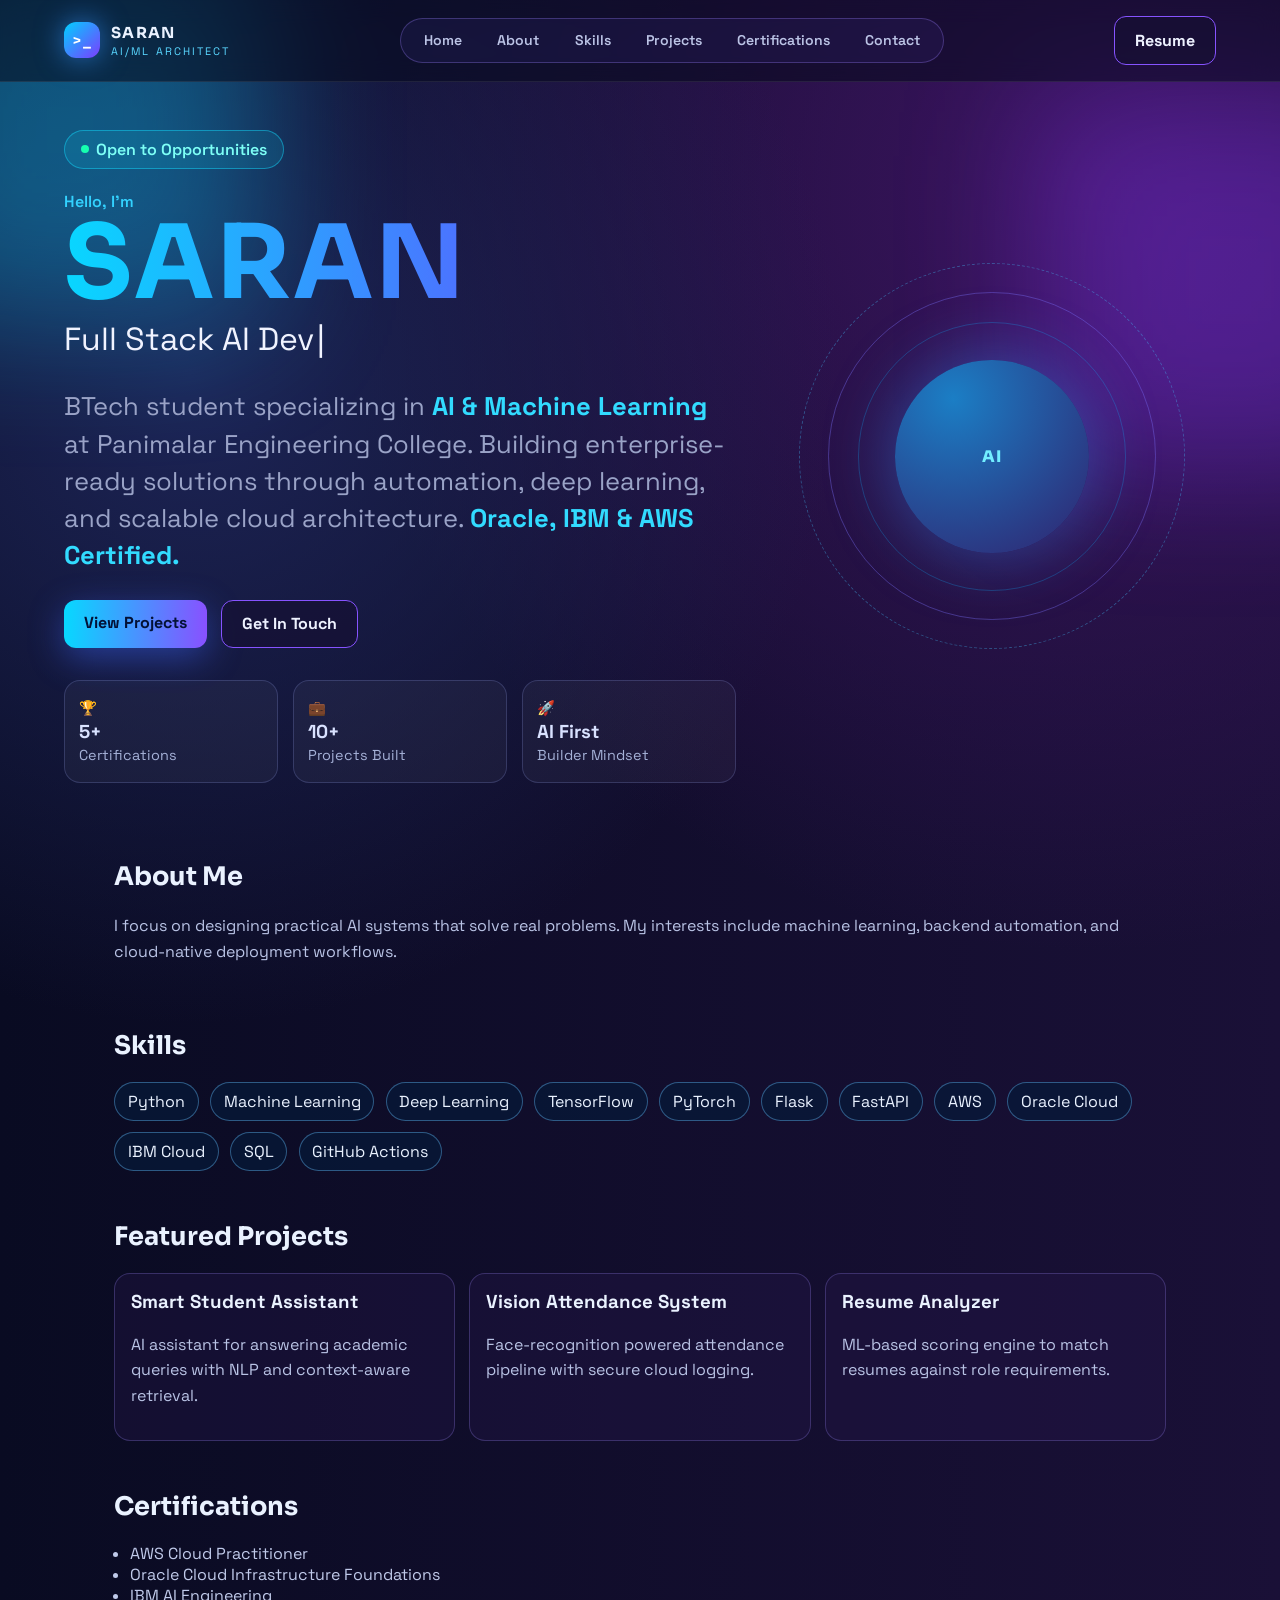
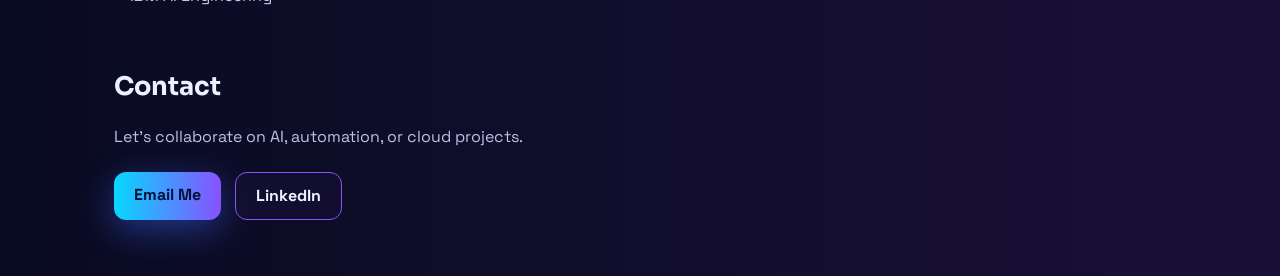
==== index.html @ 121511ce "Create AI ML portfolio page" ====
<!DOCTYPE html>
<html lang="en">
<head>
  <meta charset="UTF-8">
  <meta name="viewport" content="width=device-width, initial-scale=1.0">
  <title>Saran | AI & ML Portfolio</title>
  <link rel="preconnect" href="https://fonts.googleapis.com">
  <link rel="preconnect" href="https://fonts.gstatic.com" crossorigin>
  <link href="https://fonts.googleapis.com/css2?family=Space+Grotesk:wght@400;500;600;700&family=Sora:wght@500;600;700;800&display=swap" rel="stylesheet">
  <link rel="stylesheet" href="styles.css">
</head>
<body>
  <div class="bg-glow bg-glow-left"></div>
  <div class="bg-glow bg-glow-right"></div>

  <header class="site-header">
    <div class="brand">
      <span class="brand-icon">&gt;_</span>
      <div>
        <p class="brand-name">SARAN</p>
        <p class="brand-role">AI/ML ARCHITECT</p>
      </div>
    </div>

    <button class="menu-toggle" id="menuToggle" aria-label="Toggle navigation">Menu</button>

    <nav class="nav-links" id="navLinks">
      <a href="#home">Home</a>
      <a href="#about">About</a>
      <a href="#skills">Skills</a>
      <a href="#projects">Projects</a>
      <a href="#certifications">Certifications</a>
      <a href="#contact">Contact</a>
    </nav>

    <a class="btn-outline resume-btn" href="#">Resume</a>
  </header>

  <main id="home" class="hero">
    <section class="hero-left">
      <p class="status-pill">Open to Opportunities</p>
      <p class="intro-line">Hello, I'm</p>
      <h1>SARAN</h1>
      <p class="typing-text"><span id="typingText">AI & ML Engineer</span></p>

      <p class="hero-copy">
        BTech student specializing in <strong>AI & Machine Learning</strong> at Panimalar Engineering College.
        Building enterprise-ready solutions through automation, deep learning, and scalable cloud architecture.
        <strong>Oracle, IBM & AWS Certified.</strong>
      </p>

      <div class="hero-actions">
        <a class="btn-primary" href="#projects">View Projects</a>
        <a class="btn-outline" href="#contact">Get In Touch</a>
      </div>

      <div class="quick-cards">
        <article>
          <p class="emoji">🏆</p>
          <h3>5+</h3>
          <p>Certifications</p>
        </article>
        <article>
          <p class="emoji">💼</p>
          <h3>10+</h3>
          <p>Projects Built</p>
        </article>
        <article>
          <p class="emoji">🚀</p>
          <h3>AI First</h3>
          <p>Builder Mindset</p>
        </article>
      </div>
    </section>

    <aside class="hero-right">
      <div class="orbit-core">
        <div class="orbit orbit-1"></div>
        <div class="orbit orbit-2"></div>
        <div class="orbit orbit-3"></div>
        <div class="core">AI</div>
      </div>
    </aside>
  </main>

  <section id="about" class="content-section">
    <h2>About Me</h2>
    <p>
      I focus on designing practical AI systems that solve real problems. My interests include machine learning,
      backend automation, and cloud-native deployment workflows.
    </p>
  </section>

  <section id="skills" class="content-section">
    <h2>Skills</h2>
    <div class="chip-grid">
      <span>Python</span>
      <span>Machine Learning</span>
      <span>Deep Learning</span>
      <span>TensorFlow</span>
      <span>PyTorch</span>
      <span>Flask</span>
      <span>FastAPI</span>
      <span>AWS</span>
      <span>Oracle Cloud</span>
      <span>IBM Cloud</span>
      <span>SQL</span>
      <span>GitHub Actions</span>
    </div>
  </section>

  <section id="projects" class="content-section">
    <h2>Featured Projects</h2>
    <div class="project-grid">
      <article>
        <h3>Smart Student Assistant</h3>
        <p>AI assistant for answering academic queries with NLP and context-aware retrieval.</p>
      </article>
      <article>
        <h3>Vision Attendance System</h3>
        <p>Face-recognition powered attendance pipeline with secure cloud logging.</p>
      </article>
      <article>
        <h3>Resume Analyzer</h3>
        <p>ML-based scoring engine to match resumes against role requirements.</p>
      </article>
    </div>
  </section>

  <section id="certifications" class="content-section">
    <h2>Certifications</h2>
    <ul class="cert-list">
      <li>AWS Cloud Practitioner</li>
      <li>Oracle Cloud Infrastructure Foundations</li>
      <li>IBM AI Engineering</li>
    </ul>
  </section>

  <section id="contact" class="content-section contact">
    <h2>Contact</h2>
    <p>Let’s collaborate on AI, automation, or cloud projects.</p>
    <div class="hero-actions">
      <a class="btn-primary" href="mailto:youremail@example.com">Email Me</a>
      <a class="btn-outline" href="#" target="_blank" rel="noopener noreferrer">LinkedIn</a>
    </div>
  </section>

  <script src="script.js"></script>
</body>
</html>
---- styles.css ----
:root {
  --bg-1: #090b22;
  --bg-2: #1a1037;
  --text: #eaf2ff;
  --muted: #9aa3c7;
  --cyan: #12dcff;
  --blue: #3f7dff;
  --violet: #8740ff;
  --card: rgba(255, 255, 255, 0.04);
  --border: rgba(135, 157, 255, 0.32);
}

* {
  box-sizing: border-box;
}

html {
  scroll-behavior: smooth;
}

body {
  margin: 0;
  font-family: "Space Grotesk", sans-serif;
  color: var(--text);
  background: radial-gradient(circle at 15% 20%, #1d2557 0%, transparent 35%),
    radial-gradient(circle at 85% 10%, #3b145f 0%, transparent 38%),
    linear-gradient(90deg, var(--bg-1), var(--bg-2));
  min-height: 100vh;
  overflow-x: hidden;
}

.bg-glow {
  position: fixed;
  width: 380px;
  height: 380px;
  filter: blur(70px);
  opacity: 0.34;
  z-index: -1;
}

.bg-glow-left {
  background: #0acfff;
  left: -120px;
  top: -60px;
}

.bg-glow-right {
  background: #8a38ff;
  right: -140px;
  top: 90px;
}

.site-header {
  position: sticky;
  top: 0;
  z-index: 30;
  display: flex;
  align-items: center;
  gap: 1rem;
  justify-content: space-between;
  padding: 1rem 5vw;
  backdrop-filter: blur(12px);
  background: rgba(7, 10, 28, 0.55);
  border-bottom: 1px solid rgba(255, 255, 255, 0.08);
}

.brand {
  display: flex;
  align-items: center;
  gap: 0.7rem;
}

.brand-icon {
  width: 36px;
  height: 36px;
  border-radius: 12px;
  display: grid;
  place-items: center;
  font-weight: 700;
  color: #fff;
  background: linear-gradient(135deg, #00d0ff, #7b3dff);
  box-shadow: 0 0 28px rgba(53, 146, 255, 0.65);
}

.brand-name {
  font-family: "Sora", sans-serif;
  letter-spacing: 0.08em;
  margin: 0;
  font-size: 0.95rem;
  font-weight: 700;
}

.brand-role {
  margin: 0.1rem 0 0;
  font-size: 0.68rem;
  color: #5ad7ff;
  letter-spacing: 0.19em;
}

.nav-links {
  display: flex;
  align-items: center;
  gap: 1rem;
  background: rgba(120, 94, 255, 0.08);
  border: 1px solid rgba(160, 131, 255, 0.3);
  border-radius: 999px;
  padding: 0.45rem 0.85rem;
}

.nav-links a {
  text-decoration: none;
  color: #bcc4e6;
  font-size: 0.88rem;
  font-weight: 600;
  padding: 0.35rem 0.6rem;
  border-radius: 999px;
  transition: 0.2s;
}

.nav-links a:hover {
  color: #fff;
  background: rgba(85, 123, 255, 0.28);
}

.menu-toggle {
  display: none;
  background: transparent;
  border: 1px solid var(--border);
  color: #dce5ff;
  padding: 0.42rem 0.72rem;
  border-radius: 8px;
}

.hero {
  display: grid;
  grid-template-columns: 1.2fr 0.8fr;
  gap: 2rem;
  align-items: center;
  padding: 3rem 5vw 2rem;
}

.status-pill {
  display: inline-flex;
  align-items: center;
  gap: 0.45rem;
  background: rgba(18, 220, 255, 0.12);
  border: 1px solid rgba(18, 220, 255, 0.45);
  color: #7dfff6;
  padding: 0.5rem 1rem;
  border-radius: 999px;
  font-weight: 600;
  margin: 0 0 1.4rem;
}

.status-pill::before {
  content: "";
  width: 8px;
  height: 8px;
  border-radius: 50%;
  background: #16ffb0;
}

.intro-line {
  margin: 0;
  color: #33d2ff;
  font-weight: 600;
}

h1 {
  margin: 0.2rem 0;
  font-family: "Sora", sans-serif;
  font-size: clamp(2.8rem, 8vw, 7.5rem);
  line-height: 0.95;
  letter-spacing: 0.02em;
  background: linear-gradient(90deg, #08d7ff, #4a75ff 58%, #9d56ff);
  -webkit-background-clip: text;
  background-clip: text;
  color: transparent;
}

.typing-text {
  min-height: 44px;
  font-size: clamp(1.25rem, 3.6vw, 2rem);
  margin: 0.4rem 0 1.2rem;
  color: #f0f3ff;
}

#typingText::after {
  content: "|";
  margin-left: 0.2rem;
  animation: blink 0.9s step-end infinite;
}

@keyframes blink {
  50% {
    opacity: 0;
  }
}

.hero-copy {
  color: var(--muted);
  font-size: clamp(1rem, 2vw, 1.75rem);
  line-height: 1.45;
  max-width: 840px;
}

.hero-copy strong {
  color: #32dbff;
  font-weight: 700;
}

.hero-actions {
  display: flex;
  gap: 0.9rem;
  flex-wrap: wrap;
  margin-top: 1.4rem;
}

.btn-primary,
.btn-outline {
  text-decoration: none;
  font-weight: 700;
  border-radius: 12px;
  padding: 0.8rem 1.25rem;
}

.btn-primary {
  color: #031136;
  background: linear-gradient(92deg, #06d9ff, #8950ff);
  box-shadow: 0 10px 35px rgba(61, 105, 255, 0.45);
}

.btn-outline {
  color: #eef2ff;
  border: 1px solid #8653ff;
  background: rgba(22, 16, 52, 0.7);
}

.quick-cards {
  margin-top: 2rem;
  display: grid;
  grid-template-columns: repeat(3, minmax(120px, 1fr));
  gap: 0.9rem;
}

.quick-cards article {
  background: var(--card);
  border: 1px solid rgba(160, 173, 255, 0.2);
  border-radius: 16px;
  padding: 0.9rem;
}

.quick-cards h3,
.quick-cards p {
  margin: 0.2rem 0;
}

.quick-cards h3 {
  color: #d9e2ff;
}

.quick-cards p {
  color: #a6b2d8;
  font-size: 0.9rem;
}

.emoji {
  font-size: 1.2rem;
}

.hero-right {
  display: grid;
  place-items: center;
  min-height: 440px;
}

.orbit-core {
  position: relative;
  width: min(420px, 75vw);
  aspect-ratio: 1;
  display: grid;
  place-items: center;
}

.orbit {
  position: absolute;
  border: 1px solid rgba(70, 199, 255, 0.35);
  border-radius: 50%;
}

.orbit-1 {
  width: 92%;
  height: 92%;
  border-style: dashed;
  animation: spin 18s linear infinite;
}

.orbit-2 {
  width: 78%;
  height: 78%;
  border-color: rgba(124, 114, 255, 0.38);
  animation: spin 14s linear reverse infinite;
}

.orbit-3 {
  width: 64%;
  height: 64%;
  border-color: rgba(14, 176, 255, 0.26);
}

.core {
  width: 46%;
  aspect-ratio: 1;
  border-radius: 50%;
  display: grid;
  place-items: center;
  font-family: "Sora", sans-serif;
  font-weight: 800;
  letter-spacing: 0.08em;
  color: #72eeff;
  background: radial-gradient(circle at 30% 20%, #1b7ec5, #30226e);
  box-shadow: 0 0 70px rgba(53, 142, 255, 0.45);
}

@keyframes spin {
  to {
    transform: rotate(360deg);
  }
}

.content-section {
  max-width: 1180px;
  margin: 0 auto;
  padding: 1.5rem 5vw 0.2rem;
}

.content-section h2 {
  font-family: "Sora", sans-serif;
  font-size: clamp(1.25rem, 2vw, 1.8rem);
}

.content-section p {
  color: #b9c3e5;
  line-height: 1.6;
}

.chip-grid {
  display: flex;
  flex-wrap: wrap;
  gap: 0.7rem;
}

.chip-grid span {
  padding: 0.5rem 0.8rem;
  border-radius: 999px;
  border: 1px solid rgba(102, 192, 255, 0.4);
  background: rgba(7, 26, 57, 0.7);
}

.project-grid {
  display: grid;
  grid-template-columns: repeat(auto-fit, minmax(220px, 1fr));
  gap: 0.9rem;
}

.project-grid article {
  border: 1px solid rgba(158, 140, 255, 0.26);
  border-radius: 16px;
  padding: 1rem;
  background: rgba(38, 25, 76, 0.34);
}

.project-grid h3 {
  margin-top: 0;
}

.cert-list {
  padding-left: 1rem;
  color: #c0caea;
}

.contact {
  padding-bottom: 3.5rem;
}

@media (max-width: 980px) {
  .menu-toggle {
    display: inline-flex;
  }

  .resume-btn {
    display: none;
  }

  .nav-links {
    display: none;
    position: absolute;
    right: 5vw;
    top: 70px;
    width: min(320px, 90vw);
    border-radius: 14px;
    flex-direction: column;
    align-items: flex-start;
    padding: 0.8rem;
    background: rgba(11, 18, 43, 0.97);
  }

  .nav-links.open {
    display: flex;
  }

  .hero {
    grid-template-columns: 1fr;
    padding-top: 2rem;
  }

  .hero-right {
    min-height: 320px;
  }
}

@media (max-width: 620px) {
  .site-header {
    padding: 0.9rem 1rem;
  }

  .hero {
    padding: 1.4rem 1rem;
  }

  .content-section {
    padding: 1.2rem 1rem 0.2rem;
  }

  .quick-cards {
    grid-template-columns: 1fr;
  }
}
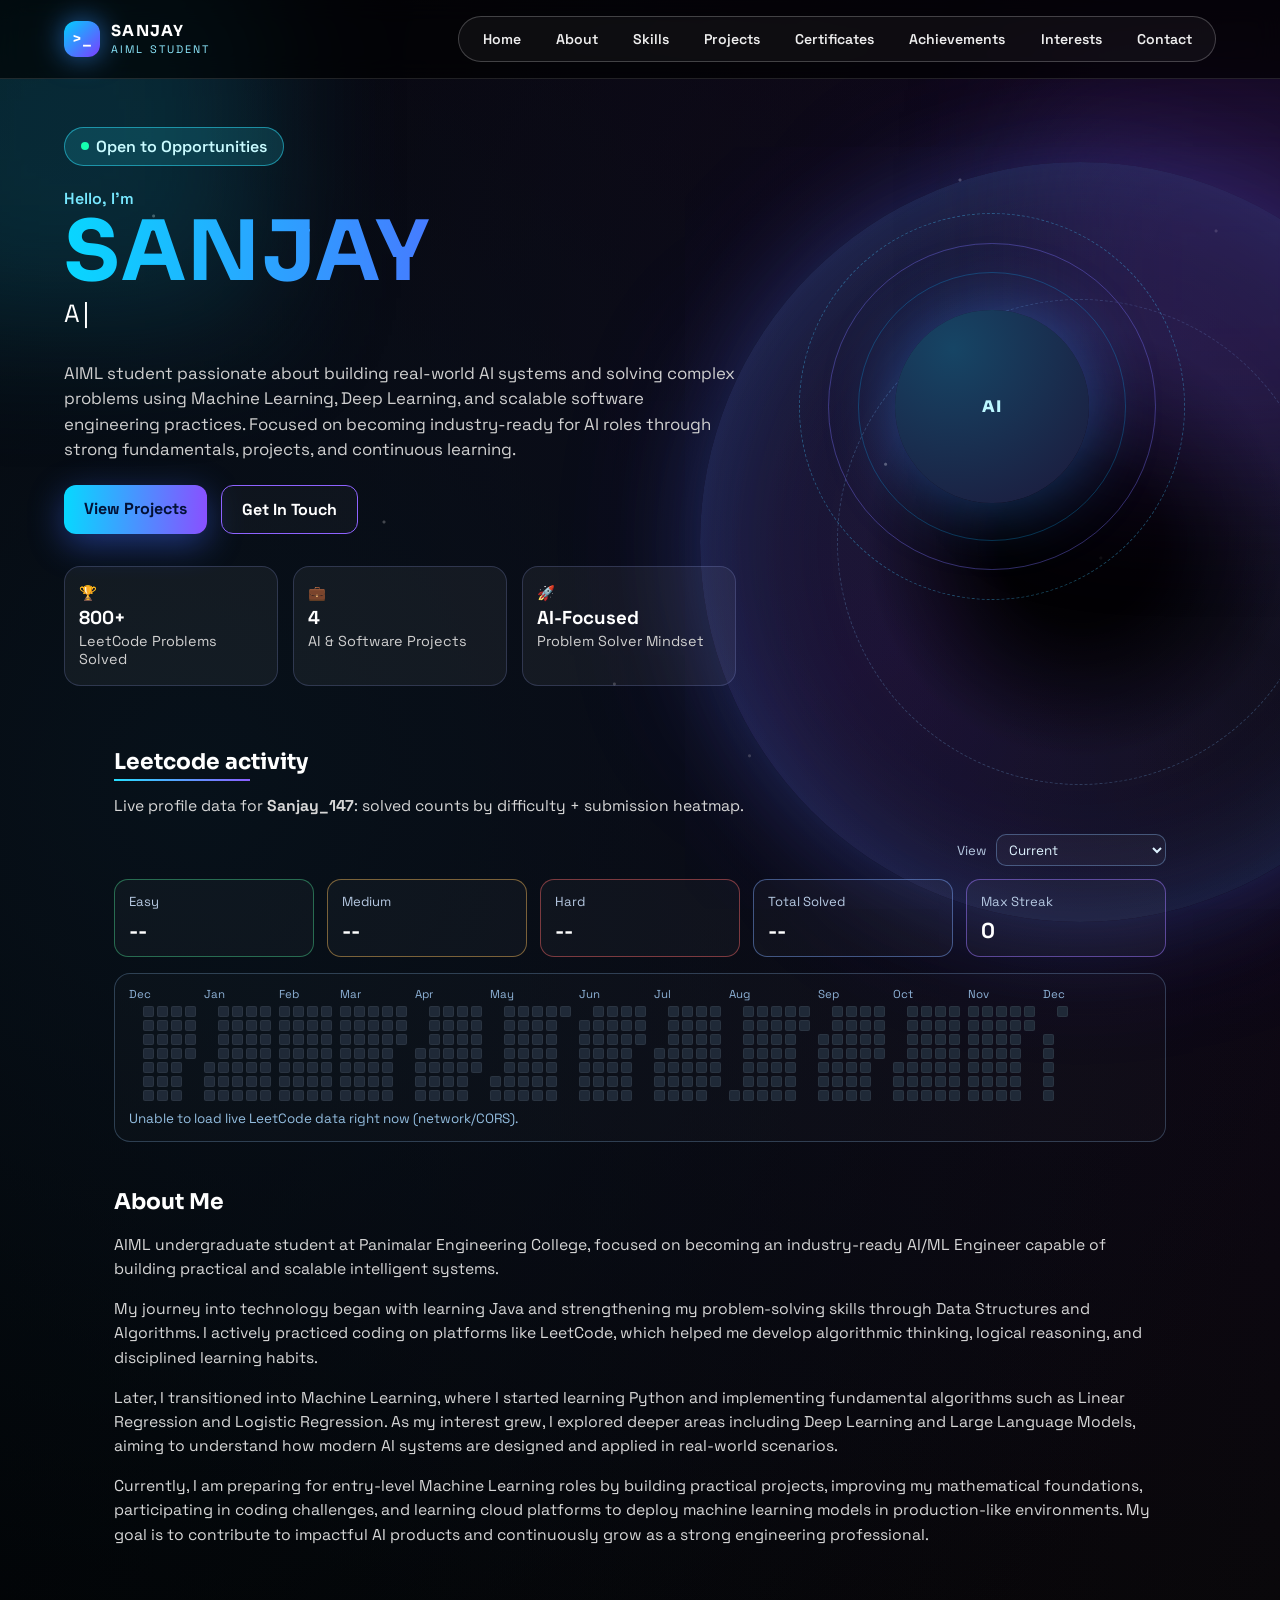
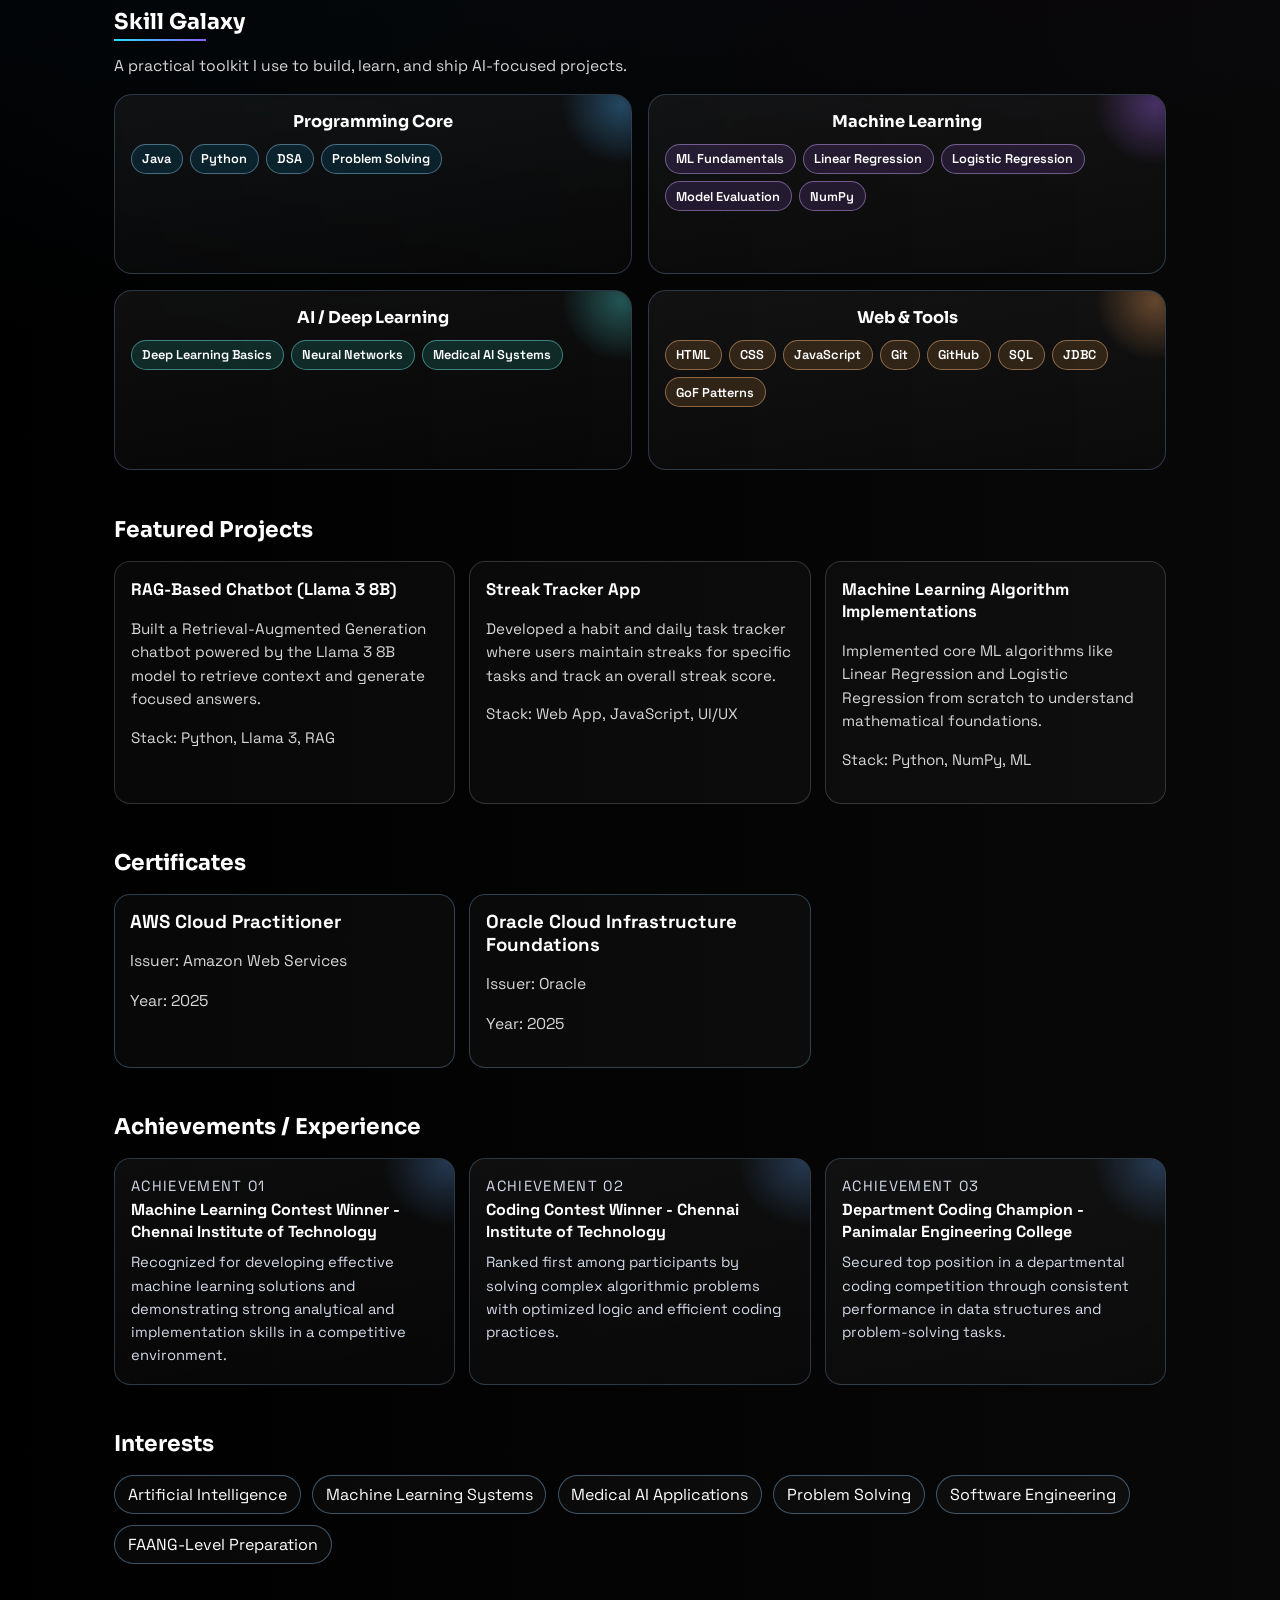
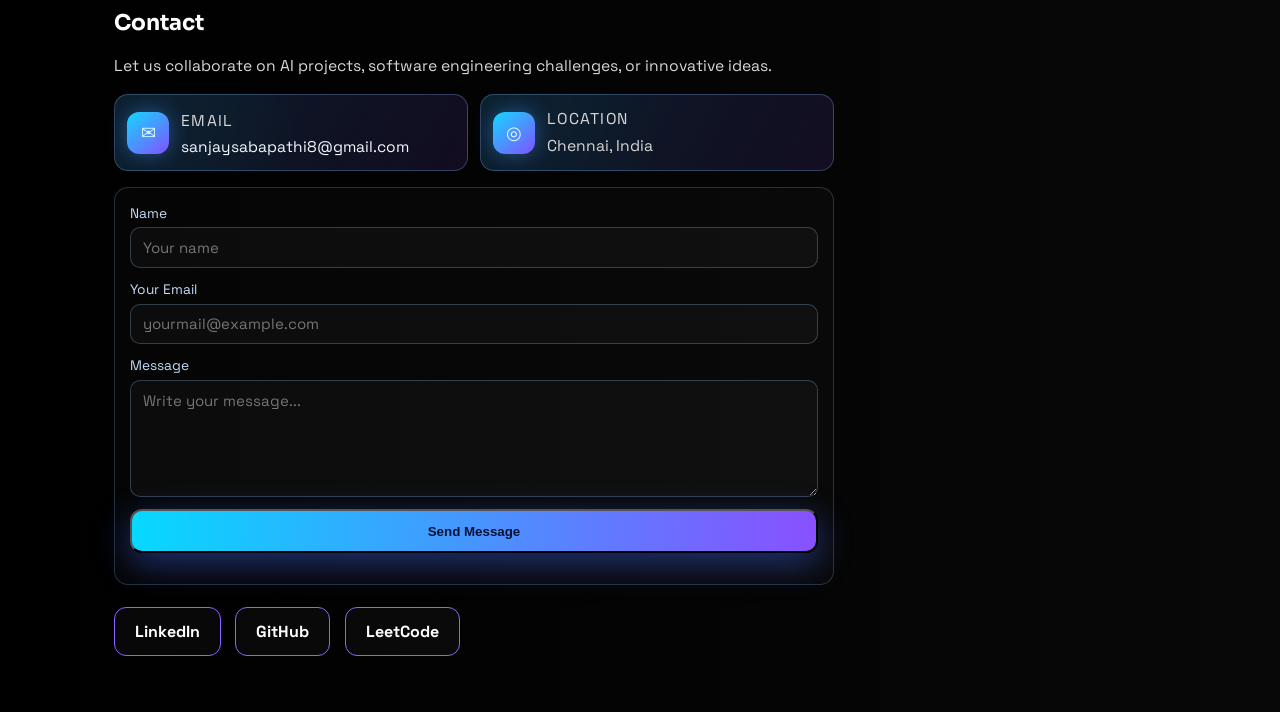
==== commit 76f68f6b: "Initial static portfolio" ====
--- a/index.html
+++ b/index.html
@@ -3,13 +3,26 @@
 <head>
   <meta charset="UTF-8">
   <meta name="viewport" content="width=device-width, initial-scale=1.0">
-  <title>Saran | AI & ML Portfolio</title>
+  <title>Sanjay | AI/ML Portfolio</title>
+  <script async src="https://www.googletagmanager.com/gtag/js?id=G-ZX0GX2K9LG"></script>
+  <script>
+    window.dataLayer = window.dataLayer || [];
+    function gtag() {
+      dataLayer.push(arguments);
+    }
+    gtag("js", new Date());
+    gtag("config", "G-ZX0GX2K9LG");
+  </script>
   <link rel="preconnect" href="https://fonts.googleapis.com">
   <link rel="preconnect" href="https://fonts.gstatic.com" crossorigin>
   <link href="https://fonts.googleapis.com/css2?family=Space+Grotesk:wght@400;500;600;700&family=Sora:wght@500;600;700;800&display=swap" rel="stylesheet">
   <link rel="stylesheet" href="styles.css">
 </head>
 <body>
+  <div class="starfield" aria-hidden="true"></div>
+  <div class="singularity-wrap" aria-hidden="true">
+    <div class="singularity"></div>
+  </div>
   <div class="bg-glow bg-glow-left"></div>
   <div class="bg-glow bg-glow-right"></div>
 
@@ -17,8 +30,8 @@
     <div class="brand">
       <span class="brand-icon">&gt;_</span>
       <div>
-        <p class="brand-name">SARAN</p>
-        <p class="brand-role">AI/ML ARCHITECT</p>
+        <p class="brand-name">SANJAY</p>
+        <p class="brand-role">AIML STUDENT</p>
       </div>
     </div>
 
@@ -29,24 +42,24 @@
       <a href="#about">About</a>
       <a href="#skills">Skills</a>
       <a href="#projects">Projects</a>
-      <a href="#certifications">Certifications</a>
+      <a href="#certificates">Certificates</a>
+      <a href="#achievements">Achievements</a>
+      <a href="#interests">Interests</a>
       <a href="#contact">Contact</a>
     </nav>
-
-    <a class="btn-outline resume-btn" href="#">Resume</a>
   </header>
 
   <main id="home" class="hero">
     <section class="hero-left">
       <p class="status-pill">Open to Opportunities</p>
       <p class="intro-line">Hello, I'm</p>
-      <h1>SARAN</h1>
-      <p class="typing-text"><span id="typingText">AI & ML Engineer</span></p>
+      <h1>SANJAY</h1>
+      <p class="typing-text"><span id="typingText">AIML Engineer</span></p>
 
       <p class="hero-copy">
-        BTech student specializing in <strong>AI & Machine Learning</strong> at Panimalar Engineering College.
-        Building enterprise-ready solutions through automation, deep learning, and scalable cloud architecture.
-        <strong>Oracle, IBM & AWS Certified.</strong>
+        AIML student passionate about building real-world AI systems and solving complex problems using
+        Machine Learning, Deep Learning, and scalable software engineering practices. Focused on becoming
+        industry-ready for AI roles through strong fundamentals, projects, and continuous learning.
       </p>
 
       <div class="hero-actions">
@@ -56,19 +69,19 @@
 
       <div class="quick-cards">
         <article>
-          <p class="emoji">🏆</p>
-          <h3>5+</h3>
-          <p>Certifications</p>
+          <p class="emoji">&#127942;</p>
+          <h3 id="heroSolvedCount">800+</h3>
+          <p>LeetCode Problems Solved</p>
         </article>
         <article>
-          <p class="emoji">💼</p>
-          <h3>10+</h3>
-          <p>Projects Built</p>
+          <p class="emoji">&#128188;</p>
+          <h3>4</h3>
+          <p>AI &amp; Software Projects</p>
         </article>
         <article>
-          <p class="emoji">🚀</p>
-          <h3>AI First</h3>
-          <p>Builder Mindset</p>
+          <p class="emoji">&#128640;</p>
+          <h3>AI-Focused</h3>
+          <p>Problem Solver Mindset</p>
         </article>
       </div>
     </section>
@@ -83,68 +96,158 @@
     </aside>
   </main>
 
+  <section id="leetcode" class="content-section leetcode-section">
+    <h2 class="section-title">Leetcode activity</h2>
+    <p class="skills-intro">
+      Live profile data for <strong id="leetcodeUserLabel">Sanjay_147</strong>:
+      solved counts by difficulty + submission heatmap.
+    </p>
+
+    <div class="leetcode-toolbar">
+      <label for="leetcodeRangeSelect">View</label>
+      <select id="leetcodeRangeSelect" class="leetcode-range-select">
+        <option value="current">Current</option>
+      </select>
+    </div>
+
+    <div class="leetcode-stats" id="leetcodeStats">
+      <article class="leetcode-stat easy">
+        <p class="label">Easy</p>
+        <h3 id="easySolved">--</h3>
+      </article>
+      <article class="leetcode-stat medium">
+        <p class="label">Medium</p>
+        <h3 id="mediumSolved">--</h3>
+      </article>
+      <article class="leetcode-stat hard">
+        <p class="label">Hard</p>
+        <h3 id="hardSolved">--</h3>
+      </article>
+      <article class="leetcode-stat total">
+        <p class="label">Total Solved</p>
+        <h3 id="totalSolved">--</h3>
+      </article>
+      <article class="leetcode-stat streak">
+        <p class="label">Max Streak</p>
+        <h3 id="maxStreak">--</h3>
+      </article>
+    </div>
+
+    <div class="heatmap-shell">
+      <div id="leetcodeHeatmap" class="heatmap-grid"></div>
+      <div id="leetcodeStatus" class="leetcode-status">Loading live LeetCode data...</div>
+    </div>
+  </section>
+
   <section id="about" class="content-section">
     <h2>About Me</h2>
     <p>
-      I focus on designing practical AI systems that solve real problems. My interests include machine learning,
-      backend automation, and cloud-native deployment workflows.
+      AIML undergraduate student at Panimalar Engineering College, focused on becoming an industry-ready AI/ML Engineer
+      capable of building practical and scalable intelligent systems.
+    </p>
+    <p>
+      My journey into technology began with learning Java and strengthening my problem-solving skills through Data Structures
+      and Algorithms. I actively practiced coding on platforms like LeetCode, which helped me develop algorithmic thinking,
+      logical reasoning, and disciplined learning habits.
+    </p>
+    <p>
+      Later, I transitioned into Machine Learning, where I started learning Python and implementing fundamental algorithms
+      such as Linear Regression and Logistic Regression. As my interest grew, I explored deeper areas including Deep Learning
+      and Large Language Models, aiming to understand how modern AI systems are designed and applied in real-world scenarios.
+    </p>
+    <p>
+      Currently, I am preparing for entry-level Machine Learning roles by building practical projects, improving my mathematical
+      foundations, participating in coding challenges, and learning cloud platforms to deploy machine learning models in
+      production-like environments. My goal is to contribute to impactful AI products and continuously grow as a strong
+      engineering professional.
     </p>
   </section>
 
   <section id="skills" class="content-section">
-    <h2>Skills</h2>
-    <div class="chip-grid">
-      <span>Python</span>
-      <span>Machine Learning</span>
-      <span>Deep Learning</span>
-      <span>TensorFlow</span>
-      <span>PyTorch</span>
-      <span>Flask</span>
-      <span>FastAPI</span>
-      <span>AWS</span>
-      <span>Oracle Cloud</span>
-      <span>IBM Cloud</span>
-      <span>SQL</span>
-      <span>GitHub Actions</span>
-    </div>
+    <h2 class="section-title">Skill Galaxy</h2>
+    <p class="skills-intro">A practical toolkit I use to build, learn, and ship AI-focused projects.</p>
+    <div id="skillsContainer" class="skills-galaxy"></div>
   </section>
 
   <section id="projects" class="content-section">
     <h2>Featured Projects</h2>
-    <div class="project-grid">
-      <article>
-        <h3>Smart Student Assistant</h3>
-        <p>AI assistant for answering academic queries with NLP and context-aware retrieval.</p>
-      </article>
-      <article>
-        <h3>Vision Attendance System</h3>
-        <p>Face-recognition powered attendance pipeline with secure cloud logging.</p>
-      </article>
-      <article>
-        <h3>Resume Analyzer</h3>
-        <p>ML-based scoring engine to match resumes against role requirements.</p>
-      </article>
-    </div>
-  </section>
-
-  <section id="certifications" class="content-section">
-    <h2>Certifications</h2>
-    <ul class="cert-list">
-      <li>AWS Cloud Practitioner</li>
-      <li>Oracle Cloud Infrastructure Foundations</li>
-      <li>IBM AI Engineering</li>
-    </ul>
+    <div id="projectsContainer" class="project-grid"></div>
+  </section>
+
+  <section id="certificates" class="content-section">
+    <h2>Certificates</h2>
+    <div id="certificatesContainer" class="certificate-grid"></div>
+  </section>
+
+  <section id="achievements" class="content-section">
+    <h2>Achievements / Experience</h2>
+    <div id="achievementsContainer" class="achievement-grid"></div>
+  </section>
+
+  <section id="interests" class="content-section">
+    <h2>Interests</h2>
+    <div id="interestsContainer" class="chip-grid"></div>
   </section>
 
   <section id="contact" class="content-section contact">
     <h2>Contact</h2>
-    <p>Let’s collaborate on AI, automation, or cloud projects.</p>
+    <p>Let us collaborate on AI projects, software engineering challenges, or innovative ideas.</p>
+
+    <div class="contact-identity-grid">
+      <article class="identity-card">
+        <div class="identity-icon">&#9993;</div>
+        <div>
+          <p class="identity-label">Email</p>
+          <a class="identity-value" href="mailto:sanjaysabapathi8@gmail.com">sanjaysabapathi8@gmail.com</a>
+        </div>
+      </article>
+      <article class="identity-card">
+        <div class="identity-icon">&#9678;</div>
+        <div>
+          <p class="identity-label">Location</p>
+          <p class="identity-value">Chennai, India</p>
+        </div>
+      </article>
+    </div>
+
+    <form
+      id="contactForm"
+      class="contact-form"
+      action="https://formsubmit.co/sanjaysabapathi8@gmail.com"
+      method="POST"
+    >
+      <input type="text" name="_honey" autocomplete="off" tabindex="-1" class="hidden" aria-hidden="true">
+      <input type="hidden" name="_subject" value="New Portfolio Contact Message">
+      <input type="hidden" name="_template" value="table">
+      <input type="hidden" name="_captcha" value="false">
+      <input type="hidden" name="_next" value="https://ssanjay.me/#contact">
+
+      <label>
+        <span>Name</span>
+        <input type="text" name="name" required placeholder="Your name">
+      </label>
+      <label>
+        <span>Your Email</span>
+        <input type="email" name="email" required placeholder="yourmail@example.com">
+      </label>
+      <label>
+        <span>Message</span>
+        <textarea name="message" rows="5" required placeholder="Write your message..."></textarea>
+      </label>
+      <button class="btn-primary" type="submit">Send Message</button>
+      <p id="contactFormMsg" class="contact-form-msg"></p>
+    </form>
+
     <div class="hero-actions">
-      <a class="btn-primary" href="mailto:youremail@example.com">Email Me</a>
-      <a class="btn-outline" href="#" target="_blank" rel="noopener noreferrer">LinkedIn</a>
-    </div>
-  </section>
-
-  <script src="script.js"></script>
+      <a class="btn-outline" href="https://www.linkedin.com/in/sanjay147/" target="_blank" rel="noopener noreferrer">LinkedIn</a>
+      <a class="btn-outline" href="https://github.com/Sanjay14072005" target="_blank" rel="noopener noreferrer">GitHub</a>
+      <a class="btn-outline" href="https://leetcode.com/u/Sanjay_147/" target="_blank" rel="noopener noreferrer">LeetCode</a>
+    </div>
+  </section>
+
+  <script src="script.js?v=20260315static5"></script>
+  <script src="data-store.js?v=20260315static5"></script>
+  <script src="portfolio-data.js?v=20260315static5"></script>
+  <script src="leetcode-live.js?v=20260315static5"></script>
 </body>
 </html>
--- a/styles.css
+++ b/styles.css
@@ -1,13 +1,14 @@
-:root {
-  --bg-1: #090b22;
-  --bg-2: #1a1037;
-  --text: #eaf2ff;
-  --muted: #9aa3c7;
-  --cyan: #12dcff;
-  --blue: #3f7dff;
-  --violet: #8740ff;
-  --card: rgba(255, 255, 255, 0.04);
-  --border: rgba(135, 157, 255, 0.32);
+﻿:root {
+  --bg-1: #000000;
+  --bg-2: #080808;
+  --text: #ffffff;
+  --muted: #d0d0d0;
+  --cyan: #2ee6ff;
+  --blue: #4f9dff;
+  --violet: #8e63ff;
+  --card: rgba(255, 255, 255, 0.05);
+  --border: rgba(255, 255, 255, 0.24);
+  --header-offset: 96px;
 }
 
 * {
@@ -16,17 +17,151 @@
 
 html {
   scroll-behavior: smooth;
+}
+
+#home,
+#leetcode,
+#about,
+#skills,
+#projects,
+#certificates,
+#achievements,
+#interests,
+#contact {
+  scroll-margin-top: var(--header-offset);
 }
 
 body {
   margin: 0;
   font-family: "Space Grotesk", sans-serif;
   color: var(--text);
-  background: radial-gradient(circle at 15% 20%, #1d2557 0%, transparent 35%),
-    radial-gradient(circle at 85% 10%, #3b145f 0%, transparent 38%),
+  background:
+    radial-gradient(circle at 15% 20%, #07111a 0%, transparent 35%),
+    radial-gradient(circle at 85% 10%, #13081e 0%, transparent 38%),
     linear-gradient(90deg, var(--bg-1), var(--bg-2));
   min-height: 100vh;
   overflow-x: hidden;
+}
+
+.starfield {
+  position: fixed;
+  inset: 0;
+  z-index: -3;
+  pointer-events: none;
+  background:
+    radial-gradient(
+      circle at 12% 24%,
+      rgba(255, 255, 255, 0.35) 0 1px,
+      transparent 2px
+    ),
+    radial-gradient(
+      circle at 75% 20%,
+      rgba(255, 255, 255, 0.28) 0 1px,
+      transparent 2px
+    ),
+    radial-gradient(
+      circle at 48% 76%,
+      rgba(255, 255, 255, 0.2) 0 1px,
+      transparent 2px
+    ),
+    radial-gradient(
+      circle at 86% 62%,
+      rgba(255, 255, 255, 0.3) 0 1px,
+      transparent 2px
+    ),
+    radial-gradient(
+      circle at 30% 58%,
+      rgba(255, 255, 255, 0.24) 0 1px,
+      transparent 2px
+    );
+}
+
+.singularity-wrap {
+  position: fixed;
+  right: -180px;
+  top: 18%;
+  width: min(760px, 82vw);
+  aspect-ratio: 1;
+  z-index: -2;
+  pointer-events: none;
+  opacity: 0.82;
+}
+
+.singularity {
+  position: relative;
+  width: 100%;
+  height: 100%;
+  border-radius: 50%;
+  background:
+    radial-gradient(
+      circle at center,
+      #000 0 14%,
+      rgba(0, 0, 0, 0.98) 15%,
+      rgba(0, 0, 0, 0.7) 23%,
+      transparent 40%
+    ),
+    conic-gradient(
+      from 0deg,
+      rgba(99, 156, 255, 0.15),
+      rgba(90, 255, 255, 0.04),
+      rgba(143, 79, 255, 0.16),
+      rgba(99, 156, 255, 0.15)
+    );
+  box-shadow:
+    inset 0 0 120px rgba(74, 133, 255, 0.3),
+    0 0 90px rgba(66, 120, 255, 0.28),
+    0 0 180px rgba(118, 78, 255, 0.2);
+  animation: accretion 24s linear infinite;
+}
+
+.singularity::before {
+  content: "";
+  position: absolute;
+  inset: 18%;
+  border-radius: 50%;
+  border: 1px dashed rgba(129, 194, 255, 0.3);
+  animation: orbit 18s linear infinite reverse;
+}
+
+.singularity::after {
+  content: "";
+  position: absolute;
+  inset: -14%;
+  border-radius: 50%;
+  background:
+    radial-gradient(
+      circle at 30% 42%,
+      rgba(255, 255, 255, 0.38) 0 1px,
+      transparent 2px
+    ),
+    radial-gradient(
+      circle at 64% 18%,
+      rgba(255, 255, 255, 0.25) 0 1px,
+      transparent 2px
+    ),
+    radial-gradient(
+      circle at 80% 64%,
+      rgba(255, 255, 255, 0.24) 0 1px,
+      transparent 2px
+    ),
+    radial-gradient(
+      circle at 16% 72%,
+      rgba(255, 255, 255, 0.22) 0 1px,
+      transparent 2px
+    );
+  filter: blur(0.3px);
+}
+
+@keyframes accretion {
+  to {
+    transform: rotate(360deg);
+  }
+}
+
+@keyframes orbit {
+  to {
+    transform: rotate(360deg);
+  }
 }
 
 .bg-glow {
@@ -39,13 +174,13 @@
 }
 
 .bg-glow-left {
-  background: #0acfff;
+  background: #0c6b82;
   left: -120px;
   top: -60px;
 }
 
 .bg-glow-right {
-  background: #8a38ff;
+  background: #45267d;
   right: -140px;
   top: 90px;
 }
@@ -60,8 +195,8 @@
   justify-content: space-between;
   padding: 1rem 5vw;
   backdrop-filter: blur(12px);
-  background: rgba(7, 10, 28, 0.55);
-  border-bottom: 1px solid rgba(255, 255, 255, 0.08);
+  background: rgba(0, 0, 0, 0.65);
+  border-bottom: 1px solid rgba(255, 255, 255, 0.12);
 }
 
 .brand {
@@ -93,7 +228,7 @@
 .brand-role {
   margin: 0.1rem 0 0;
   font-size: 0.68rem;
-  color: #5ad7ff;
+  color: #8eeaff;
   letter-spacing: 0.19em;
 }
 
@@ -101,15 +236,15 @@
   display: flex;
   align-items: center;
   gap: 1rem;
-  background: rgba(120, 94, 255, 0.08);
-  border: 1px solid rgba(160, 131, 255, 0.3);
+  background: rgba(255, 255, 255, 0.04);
+  border: 1px solid rgba(255, 255, 255, 0.22);
   border-radius: 999px;
   padding: 0.45rem 0.85rem;
 }
 
 .nav-links a {
   text-decoration: none;
-  color: #bcc4e6;
+  color: #eeeeee;
   font-size: 0.88rem;
   font-weight: 600;
   padding: 0.35rem 0.6rem;
@@ -119,14 +254,14 @@
 
 .nav-links a:hover {
   color: #fff;
-  background: rgba(85, 123, 255, 0.28);
+  background: rgba(79, 157, 255, 0.24);
 }
 
 .menu-toggle {
   display: none;
   background: transparent;
   border: 1px solid var(--border);
-  color: #dce5ff;
+  color: #f0f0f0;
   padding: 0.42rem 0.72rem;
   border-radius: 8px;
 }
@@ -143,9 +278,9 @@
   display: inline-flex;
   align-items: center;
   gap: 0.45rem;
-  background: rgba(18, 220, 255, 0.12);
-  border: 1px solid rgba(18, 220, 255, 0.45);
-  color: #7dfff6;
+  background: rgba(46, 230, 255, 0.14);
+  border: 1px solid rgba(46, 230, 255, 0.5);
+  color: #c9fbff;
   padding: 0.5rem 1rem;
   border-radius: 999px;
   font-weight: 600;
@@ -162,14 +297,14 @@
 
 .intro-line {
   margin: 0;
-  color: #33d2ff;
+  color: #77e8ff;
   font-weight: 600;
 }
 
 h1 {
   margin: 0.2rem 0;
   font-family: "Sora", sans-serif;
-  font-size: clamp(2.8rem, 8vw, 7.5rem);
+  font-size: clamp(2.2rem, 6.5vw, 5.2rem);
   line-height: 0.95;
   letter-spacing: 0.02em;
   background: linear-gradient(90deg, #08d7ff, #4a75ff 58%, #9d56ff);
@@ -180,9 +315,9 @@
 
 .typing-text {
   min-height: 44px;
-  font-size: clamp(1.25rem, 3.6vw, 2rem);
+  font-size: clamp(1.05rem, 2.4vw, 1.55rem);
   margin: 0.4rem 0 1.2rem;
-  color: #f0f3ff;
+  color: #ffffff;
 }
 
 #typingText::after {
@@ -199,13 +334,13 @@
 
 .hero-copy {
   color: var(--muted);
-  font-size: clamp(1rem, 2vw, 1.75rem);
-  line-height: 1.45;
-  max-width: 840px;
+  font-size: clamp(0.98rem, 1.45vw, 1.05rem);
+  line-height: 1.52;
+  max-width: 760px;
 }
 
 .hero-copy strong {
-  color: #32dbff;
+  color: #7cefff;
   font-weight: 700;
 }
 
@@ -231,9 +366,9 @@
 }
 
 .btn-outline {
-  color: #eef2ff;
-  border: 1px solid #8653ff;
-  background: rgba(22, 16, 52, 0.7);
+  color: #ffffff;
+  border: 1px solid #8e63ff;
+  background: rgba(255, 255, 255, 0.03);
 }
 
 .quick-cards {
@@ -256,11 +391,11 @@
 }
 
 .quick-cards h3 {
-  color: #d9e2ff;
+  color: #ffffff;
 }
 
 .quick-cards p {
-  color: #a6b2d8;
+  color: #d0d0d0;
   font-size: 0.9rem;
 }
 
@@ -317,8 +452,8 @@
   font-family: "Sora", sans-serif;
   font-weight: 800;
   letter-spacing: 0.08em;
-  color: #72eeff;
-  background: radial-gradient(circle at 30% 20%, #1b7ec5, #30226e);
+  color: #bdf8ff;
+  background: radial-gradient(circle at 30% 20%, #164565, #1c183a);
   box-shadow: 0 0 70px rgba(53, 142, 255, 0.45);
 }
 
@@ -336,12 +471,29 @@
 
 .content-section h2 {
   font-family: "Sora", sans-serif;
-  font-size: clamp(1.25rem, 2vw, 1.8rem);
+  font-size: clamp(1.1rem, 1.7vw, 1.5rem);
+}
+
+.section-title {
+  position: relative;
+  display: inline-block;
+  margin-bottom: 1rem;
+}
+
+.section-title::after {
+  content: "";
+  position: absolute;
+  left: 0;
+  bottom: -6px;
+  width: 70%;
+  height: 2px;
+  background: linear-gradient(90deg, #28dfff, #8a5fff);
 }
 
 .content-section p {
-  color: #b9c3e5;
-  line-height: 1.6;
+  color: #d7d7d7;
+  line-height: 1.55;
+  font-size: 0.98rem;
 }
 
 .chip-grid {
@@ -353,37 +505,755 @@
 .chip-grid span {
   padding: 0.5rem 0.8rem;
   border-radius: 999px;
-  border: 1px solid rgba(102, 192, 255, 0.4);
-  background: rgba(7, 26, 57, 0.7);
+  border: 1px solid rgba(144, 204, 255, 0.38);
+  background: rgba(255, 255, 255, 0.03);
 }
 
 .project-grid {
   display: grid;
-  grid-template-columns: repeat(auto-fit, minmax(220px, 1fr));
+  grid-template-columns: repeat(3, minmax(0, 1fr));
   gap: 0.9rem;
 }
 
 .project-grid article {
-  border: 1px solid rgba(158, 140, 255, 0.26);
+  border: 1px solid rgba(255, 255, 255, 0.16);
   border-radius: 16px;
   padding: 1rem;
-  background: rgba(38, 25, 76, 0.34);
+  background: rgba(255, 255, 255, 0.03);
+  overflow: hidden;
 }
 
 .project-grid h3 {
   margin-top: 0;
-}
-
-.cert-list {
-  padding-left: 1rem;
-  color: #c0caea;
+  font-size: 1.05rem;
+}
+
+.project-grid p {
+  font-size: 0.95rem;
+}
+
+.meta-text {
+  color: #9bc4d6;
+  font-size: 0.84rem;
+  margin-top: 0.45rem;
+}
+
+.meta-link {
+  display: inline-block;
+  margin-top: 0.35rem;
+  color: #78d9ff;
+  text-decoration: none;
+  font-size: 0.9rem;
+}
+
+.meta-link:hover {
+  text-decoration: underline;
+}
+
+.verify-link {
+  display: inline-flex;
+  align-items: center;
+  gap: 0.35rem;
+  padding: 0.25rem 0.7rem;
+  border-radius: 999px;
+  border: 1px solid rgba(116, 214, 255, 0.5);
+  background: rgba(54, 160, 230, 0.14);
+  color: #c7f1ff;
+  font-weight: 600;
+  margin-top: 0.5rem;
+  text-decoration: none;
+}
+
+.verify-link:hover {
+  text-decoration: none;
+  border-color: rgba(140, 234, 255, 0.75);
+  box-shadow: 0 0 12px rgba(88, 211, 255, 0.25);
+}
+
+.certificate-grid {
+  display: grid;
+  grid-template-columns: repeat(3, minmax(0, 1fr));
+  gap: 0.9rem;
+}
+
+.certificate-card {
+  border: 1px solid rgba(133, 204, 255, 0.28);
+  border-radius: 16px;
+  padding: 0.95rem;
+  background: rgba(255, 255, 255, 0.03);
+  overflow: hidden;
+}
+
+.certificate-card h3 {
+  margin: 0 0 0.4rem;
+}
+
+.card-media,
+.certificate-media {
+  width: 100%;
+  height: 180px;
+  object-fit: cover;
+  border-radius: 12px;
+  border: 1px solid rgba(141, 197, 255, 0.24);
+  margin-bottom: 0.75rem;
+  background: rgba(255, 255, 255, 0.03);
+}
+
+.empty-state {
+  color: #b5c2d2;
+  margin: 0;
+}
+
+.skills-intro {
+  margin: 0.2rem 0 1rem;
+  color: #b7d7e0;
+  max-width: 680px;
+}
+
+.skills-galaxy {
+  display: grid;
+  grid-template-columns: repeat(2, minmax(250px, 1fr));
+  gap: 1rem;
+}
+
+.skill-planet {
+  border: 1px solid rgba(152, 198, 255, 0.24);
+  border-radius: 18px;
+  padding: 1rem;
+  min-height: 180px;
+  background: linear-gradient(
+    170deg,
+    rgba(255, 255, 255, 0.06),
+    rgba(255, 255, 255, 0.02)
+  );
+  backdrop-filter: blur(4px);
+  position: relative;
+  overflow: hidden;
+}
+
+.skill-planet::before {
+  content: "";
+  position: absolute;
+  width: 120px;
+  height: 120px;
+  border-radius: 50%;
+  right: -50px;
+  top: -50px;
+  background: radial-gradient(
+    circle,
+    rgba(77, 181, 255, 0.34),
+    transparent 70%
+  );
+}
+
+.skill-planet h3 {
+  margin: 0 0 0.7rem;
+  font-family: "Sora", sans-serif;
+  font-size: 1.02rem;
+  text-align: center;
+  position: relative;
+  z-index: 1;
+}
+
+.skill-tag-row {
+  display: flex;
+  flex-wrap: wrap;
+  gap: 0.45rem;
+  margin-bottom: 0.85rem;
+  position: relative;
+  z-index: 1;
+}
+
+.skill-tag-row span {
+  padding: 0.35rem 0.65rem;
+  border-radius: 999px;
+  font-size: 0.8rem;
+  font-weight: 600;
+  border: 1px solid rgba(167, 223, 255, 0.4);
+  background: rgba(0, 180, 255, 0.12);
+}
+
+.skill-caption {
+  margin: 0;
+  font-size: 0.92rem;
+  line-height: 1.55;
+  color: #cfd6ea;
+  position: relative;
+  z-index: 1;
+}
+
+.tone-violet .skill-tag-row span {
+  border-color: rgba(207, 170, 255, 0.45);
+  background: rgba(163, 97, 255, 0.14);
+}
+
+.tone-teal .skill-tag-row span {
+  border-color: rgba(117, 236, 233, 0.45);
+  background: rgba(47, 222, 205, 0.14);
+}
+
+.tone-amber .skill-tag-row span {
+  border-color: rgba(255, 188, 132, 0.45);
+  background: rgba(255, 167, 82, 0.14);
+}
+
+.tone-violet::before {
+  background: radial-gradient(
+    circle,
+    rgba(170, 109, 255, 0.35),
+    transparent 70%
+  );
+}
+
+.tone-teal::before {
+  background: radial-gradient(
+    circle,
+    rgba(74, 219, 216, 0.35),
+    transparent 70%
+  );
+}
+
+.tone-amber::before {
+  background: radial-gradient(
+    circle,
+    rgba(255, 169, 97, 0.35),
+    transparent 70%
+  );
+}
+
+.bullet-list {
+  padding-left: 1.1rem;
+  color: #dedede;
+  line-height: 1.7;
+  font-size: 0.96rem;
+}
+
+.bullet-list li + li {
+  margin-top: 0.5rem;
+}
+
+.achievement-grid {
+  display: grid;
+  grid-template-columns: repeat(auto-fit, minmax(260px, 1fr));
+  gap: 0.9rem;
+}
+
+.achievement-card {
+  border: 1px solid rgba(146, 205, 255, 0.24);
+  border-radius: 16px;
+  padding: 1rem;
+  background: linear-gradient(160deg, rgba(255, 255, 255, 0.05), rgba(255, 255, 255, 0.02));
+  position: relative;
+  overflow: hidden;
+}
+
+.achievement-card::before {
+  content: "";
+  position: absolute;
+  width: 130px;
+  height: 130px;
+  right: -58px;
+  top: -62px;
+  border-radius: 50%;
+  background: radial-gradient(circle, rgba(98, 168, 255, 0.28), transparent 70%);
+}
+
+.achievement-kicker {
+  margin: 0 0 0.45rem;
+  color: #8beaff;
+  font-size: 0.76rem;
+  letter-spacing: 0.09em;
+  text-transform: uppercase;
+  position: relative;
+  z-index: 1;
+}
+
+.achievement-card h3 {
+  margin: 0 0 0.5rem;
+  font-size: 1rem;
+  line-height: 1.4;
+  position: relative;
+  z-index: 1;
+}
+
+.achievement-card p {
+  margin: 0;
+  color: #d3d9e8;
+  font-size: 0.92rem;
+  line-height: 1.58;
+  position: relative;
+  z-index: 1;
 }
 
 .contact {
   padding-bottom: 3.5rem;
 }
 
+.contact-identity-grid {
+  max-width: 720px;
+  display: grid;
+  grid-template-columns: repeat(2, minmax(180px, 1fr));
+  gap: 0.75rem;
+  margin: 0.65rem 0 1rem;
+}
+
+.identity-card {
+  display: flex;
+  align-items: center;
+  gap: 0.75rem;
+  border: 1px solid rgba(138, 196, 255, 0.28);
+  border-radius: 14px;
+  padding: 0.75rem;
+  background:
+    linear-gradient(120deg, rgba(13, 33, 48, 0.9), rgba(31, 20, 56, 0.55)),
+    radial-gradient(circle at 12% 15%, rgba(25, 229, 255, 0.16), transparent 45%);
+}
+
+.identity-icon {
+  width: 42px;
+  height: 42px;
+  border-radius: 12px;
+  display: grid;
+  place-items: center;
+  font-size: 1.15rem;
+  color: #dffbff;
+  background: linear-gradient(140deg, #15d7ff, #8052ff);
+  box-shadow: 0 0 20px rgba(64, 148, 255, 0.45);
+  flex-shrink: 0;
+}
+
+.identity-label {
+  margin: 0 0 0.15rem;
+  font-size: 0.79rem;
+  color: #a9c8df;
+  text-transform: uppercase;
+  letter-spacing: 0.08em;
+}
+
+.identity-value {
+  margin: 0;
+  color: #f3f7ff;
+  text-decoration: none;
+  font-size: 0.97rem;
+  word-break: break-word;
+}
+
+a.identity-value:hover {
+  color: #8deaff;
+}
+
+.contact-form {
+  display: grid;
+  gap: 0.75rem;
+  max-width: 720px;
+  margin-bottom: 1.15rem;
+  border: 1px solid rgba(143, 199, 255, 0.22);
+  border-radius: 14px;
+  padding: 0.95rem;
+  background: rgba(255, 255, 255, 0.02);
+}
+
+.contact-form label {
+  display: grid;
+  gap: 0.35rem;
+}
+
+.contact-form label span {
+  font-size: 0.86rem;
+  color: #c5ddf6;
+}
+
+.contact-form input,
+.contact-form textarea {
+  border: 1px solid rgba(156, 206, 255, 0.26);
+  border-radius: 10px;
+  padding: 0.62rem 0.72rem;
+  font-family: inherit;
+  font-size: 0.94rem;
+  color: #fff;
+  background: rgba(255, 255, 255, 0.03);
+}
+
+.contact-form input:focus,
+.contact-form textarea:focus {
+  outline: none;
+  border-color: rgba(87, 204, 255, 0.85);
+  box-shadow: 0 0 0 3px rgba(91, 193, 255, 0.17);
+}
+
+.contact-form-msg {
+  margin: 0.2rem 0 0;
+  font-size: 0.86rem;
+  color: #ffd38a;
+}
+
+.contact-form-msg.success {
+  color: #8ff6b4;
+}
+
+.contact-form-msg.error {
+  color: #ff9f9f;
+}
+
+.leetcode-section {
+  padding-top: 0.7rem;
+}
+
+.leetcode-stats {
+  display: grid;
+  grid-template-columns: repeat(auto-fit, minmax(140px, 1fr));
+  gap: 0.8rem;
+  margin: 0.8rem 0 1rem;
+}
+
+.leetcode-toolbar {
+  display: flex;
+  justify-content: flex-end;
+  align-items: center;
+  gap: 0.55rem;
+  margin-bottom: 0.7rem;
+}
+
+.leetcode-toolbar label {
+  font-size: 0.82rem;
+  color: #b5c8e0;
+}
+
+.leetcode-range-select {
+  background: rgba(255, 255, 255, 0.04);
+  border: 1px solid rgba(145, 198, 255, 0.35);
+  color: #dff3ff;
+  border-radius: 10px;
+  padding: 0.35rem 0.5rem;
+  font-family: inherit;
+  font-size: 0.84rem;
+  min-width: 170px;
+  white-space: nowrap;
+  color-scheme: dark;
+}
+
+.leetcode-range-select:focus {
+  outline: none;
+  border-color: rgba(96, 209, 255, 0.9);
+}
+
+.leetcode-range-select option {
+  background: #0f1520;
+  color: #eaf5ff;
+}
+
+.leetcode-stat {
+  border: 1px solid rgba(146, 203, 255, 0.28);
+  border-radius: 14px;
+  padding: 0.75rem 0.9rem;
+  background: rgba(255, 255, 255, 0.03);
+}
+
+.leetcode-stat .label {
+  margin: 0;
+  font-size: 0.82rem;
+  color: #b6c9e2;
+}
+
+.leetcode-stat h3 {
+  margin: 0.3rem 0 0;
+  font-size: 1.35rem;
+  color: #ffffff;
+}
+
+.leetcode-stat.easy {
+  border-color: rgba(74, 214, 144, 0.45);
+}
+
+.leetcode-stat.medium {
+  border-color: rgba(255, 193, 94, 0.45);
+}
+
+.leetcode-stat.hard {
+  border-color: rgba(255, 108, 108, 0.45);
+}
+
+.leetcode-stat.total {
+  border-color: rgba(126, 170, 255, 0.45);
+}
+
+.leetcode-stat.streak {
+  border-color: rgba(157, 120, 255, 0.5);
+}
+
+.heatmap-shell {
+  border: 1px solid rgba(150, 203, 255, 0.25);
+  border-radius: 16px;
+  padding: 0.9rem;
+  background: rgba(255, 255, 255, 0.02);
+  overflow: hidden;
+}
+
+.heatmap-grid {
+  width: 100%;
+  display: flex;
+  gap: var(--month-gap, 8px);
+  align-items: flex-start;
+}
+
+.heat-cell {
+  width: var(--cell-size, 10px);
+  aspect-ratio: 1 / 1;
+  border-radius: 2px;
+  background: #1a2430;
+  border: 1px solid rgba(255, 255, 255, 0.04);
+}
+
+.heat-cell.lvl-0 {
+  background: #1f2937;
+  border-color: rgba(255, 255, 255, 0.05);
+}
+
+.heat-cell.lvl-1 {
+  background: #0ea5e9;
+}
+
+.heat-cell.lvl-2 {
+  background: #06b6d4;
+}
+
+.heat-cell.lvl-3 {
+  background: #22d3ee;
+  box-shadow: 0 0 6px rgba(34, 211, 238, 0.35);
+}
+
+.heat-cell.lvl-4 {
+  background: #67e8f9;
+  box-shadow: 0 0 10px rgba(103, 232, 249, 0.55);
+}
+
+.heat-cell.heat-void {
+  visibility: hidden;
+  border-color: transparent;
+}
+
+.month-block {
+  display: flex;
+  flex-direction: column;
+  gap: 6px;
+}
+
+.month-label {
+  font-size: 0.72rem;
+  color: #8eb2d7;
+  line-height: 1;
+}
+
+.month-grid {
+  display: grid;
+  grid-template-rows: repeat(7, var(--cell-size, 10px));
+  grid-auto-flow: column;
+  grid-auto-columns: var(--cell-size, 10px);
+  gap: var(--cell-gap, 3px);
+}
+
+.leetcode-status {
+  margin-top: 0.55rem;
+  color: #93bddf;
+  font-size: 0.84rem;
+}
+
+.leetcode-status:empty {
+  display: none;
+}
+
+.leetcode-status a {
+  color: #66dcff;
+}
+
+.admin-page {
+  min-height: 100vh;
+}
+
+.admin-wrap {
+  max-width: 1180px;
+  margin: 0 auto;
+  padding: 2rem 5vw 3rem;
+}
+
+.admin-card {
+  border: 1px solid rgba(145, 204, 255, 0.25);
+  border-radius: 18px;
+  padding: 1.1rem;
+  background: rgba(5, 15, 30, 0.72);
+  backdrop-filter: blur(8px);
+  margin-bottom: 1rem;
+}
+
+.admin-card h1 {
+  margin: 0 0 0.6rem;
+  font-size: clamp(1.3rem, 2vw, 1.8rem);
+  color: #e8fbff;
+  background: none;
+  -webkit-text-fill-color: #e8fbff;
+}
+
+.admin-card h2 {
+  margin-top: 0;
+  font-size: 1.05rem;
+}
+
+.admin-topbar {
+  display: flex;
+  align-items: center;
+  justify-content: space-between;
+  gap: 0.8rem;
+}
+
+.admin-grid {
+  display: grid;
+  grid-template-columns: repeat(auto-fit, minmax(250px, 1fr));
+  gap: 1rem;
+}
+
+.admin-tools {
+  display: flex;
+  flex-wrap: wrap;
+  gap: 0.7rem;
+  margin-bottom: 1rem;
+}
+
+.file-btn {
+  display: inline-flex;
+  align-items: center;
+  justify-content: center;
+  border: 1px solid #8e63ff;
+  border-radius: 12px;
+  background: rgba(255, 255, 255, 0.03);
+  color: #ffffff;
+  font-weight: 700;
+  padding: 0.6rem 0.95rem;
+  cursor: pointer;
+}
+
+.file-btn input {
+  display: none;
+}
+
+.admin-block {
+  border: 1px solid rgba(148, 199, 255, 0.22);
+  border-radius: 14px;
+  padding: 0.9rem;
+  background: rgba(255, 255, 255, 0.03);
+}
+
+.admin-form {
+  display: grid;
+  gap: 0.7rem;
+}
+
+.admin-form label {
+  display: grid;
+  gap: 0.35rem;
+}
+
+.admin-form span {
+  font-size: 0.84rem;
+  color: #bcdef4;
+}
+
+.admin-form input,
+.admin-form textarea {
+  border: 1px solid rgba(150, 202, 255, 0.28);
+  border-radius: 10px;
+  padding: 0.62rem 0.7rem;
+  color: #ffffff;
+  background: rgba(255, 255, 255, 0.03);
+  font-family: inherit;
+}
+
+.admin-form input:focus,
+.admin-form textarea:focus {
+  outline: none;
+  border-color: rgba(123, 212, 255, 0.8);
+  box-shadow: 0 0 0 3px rgba(82, 178, 255, 0.18);
+}
+
+.admin-form-actions {
+  display: flex;
+  align-items: center;
+  gap: 0.6rem;
+  flex-wrap: wrap;
+}
+
+.admin-msg {
+  color: #9ceeff;
+  min-height: 1rem;
+}
+
+.admin-list {
+  margin-top: 0.9rem;
+  display: grid;
+  gap: 0.5rem;
+}
+
+.admin-item {
+  display: flex;
+  align-items: center;
+  justify-content: space-between;
+  gap: 0.6rem;
+  border: 1px solid rgba(149, 199, 255, 0.22);
+  border-radius: 10px;
+  padding: 0.55rem 0.65rem;
+  background: rgba(255, 255, 255, 0.03);
+}
+
+.admin-item p {
+  margin: 0;
+  font-size: 0.88rem;
+  flex: 1;
+}
+
+.admin-item-actions {
+  display: inline-flex;
+  align-items: center;
+  gap: 0.4rem;
+}
+
+.admin-edit-btn {
+  padding: 0.4rem 0.6rem;
+  border-radius: 8px;
+}
+
+.admin-thumb {
+  width: 56px;
+  height: 56px;
+  border-radius: 8px;
+  object-fit: cover;
+  border: 1px solid rgba(146, 204, 255, 0.3);
+}
+
+.btn-danger {
+  border: 1px solid rgba(255, 115, 115, 0.54);
+  border-radius: 8px;
+  background: rgba(255, 107, 107, 0.18);
+  color: #ffe9e9;
+  font-weight: 700;
+  padding: 0.4rem 0.6rem;
+  cursor: pointer;
+}
+
+.hidden {
+  display: none !important;
+}
+
 @media (max-width: 980px) {
+  :root {
+    --header-offset: 84px;
+  }
+
+  .singularity-wrap {
+    right: -220px;
+    top: 26%;
+    width: min(600px, 95vw);
+    opacity: 0.6;
+  }
+
   .menu-toggle {
     display: inline-flex;
   }
@@ -402,7 +1272,7 @@
     flex-direction: column;
     align-items: flex-start;
     padding: 0.8rem;
-    background: rgba(11, 18, 43, 0.97);
+    background: rgba(0, 0, 0, 0.96);
   }
 
   .nav-links.open {
@@ -414,12 +1284,47 @@
     padding-top: 2rem;
   }
 
+  .skills-galaxy {
+    grid-template-columns: 1fr;
+  }
+
+  .project-grid {
+    grid-template-columns: repeat(2, minmax(0, 1fr));
+  }
+
+  .certificate-grid {
+    grid-template-columns: repeat(2, minmax(0, 1fr));
+  }
+
+  .leetcode-stats {
+    grid-template-columns: repeat(2, minmax(120px, 1fr));
+  }
+
+  .leetcode-toolbar {
+    justify-content: flex-start;
+  }
+
   .hero-right {
     min-height: 320px;
   }
+
+  .admin-wrap {
+    padding-top: 1.3rem;
+  }
+
+  .contact-identity-grid {
+    grid-template-columns: 1fr;
+  }
 }
 
 @media (max-width: 620px) {
+  .singularity-wrap {
+    right: -250px;
+    top: 35%;
+    width: 560px;
+    opacity: 0.45;
+  }
+
   .site-header {
     padding: 0.9rem 1rem;
   }
@@ -435,4 +1340,17 @@
   .quick-cards {
     grid-template-columns: 1fr;
   }
-}
+
+  .project-grid {
+    grid-template-columns: 1fr;
+  }
+
+  .certificate-grid {
+    grid-template-columns: 1fr;
+  }
+
+  .leetcode-stats {
+    grid-template-columns: 1fr;
+  }
+}
+
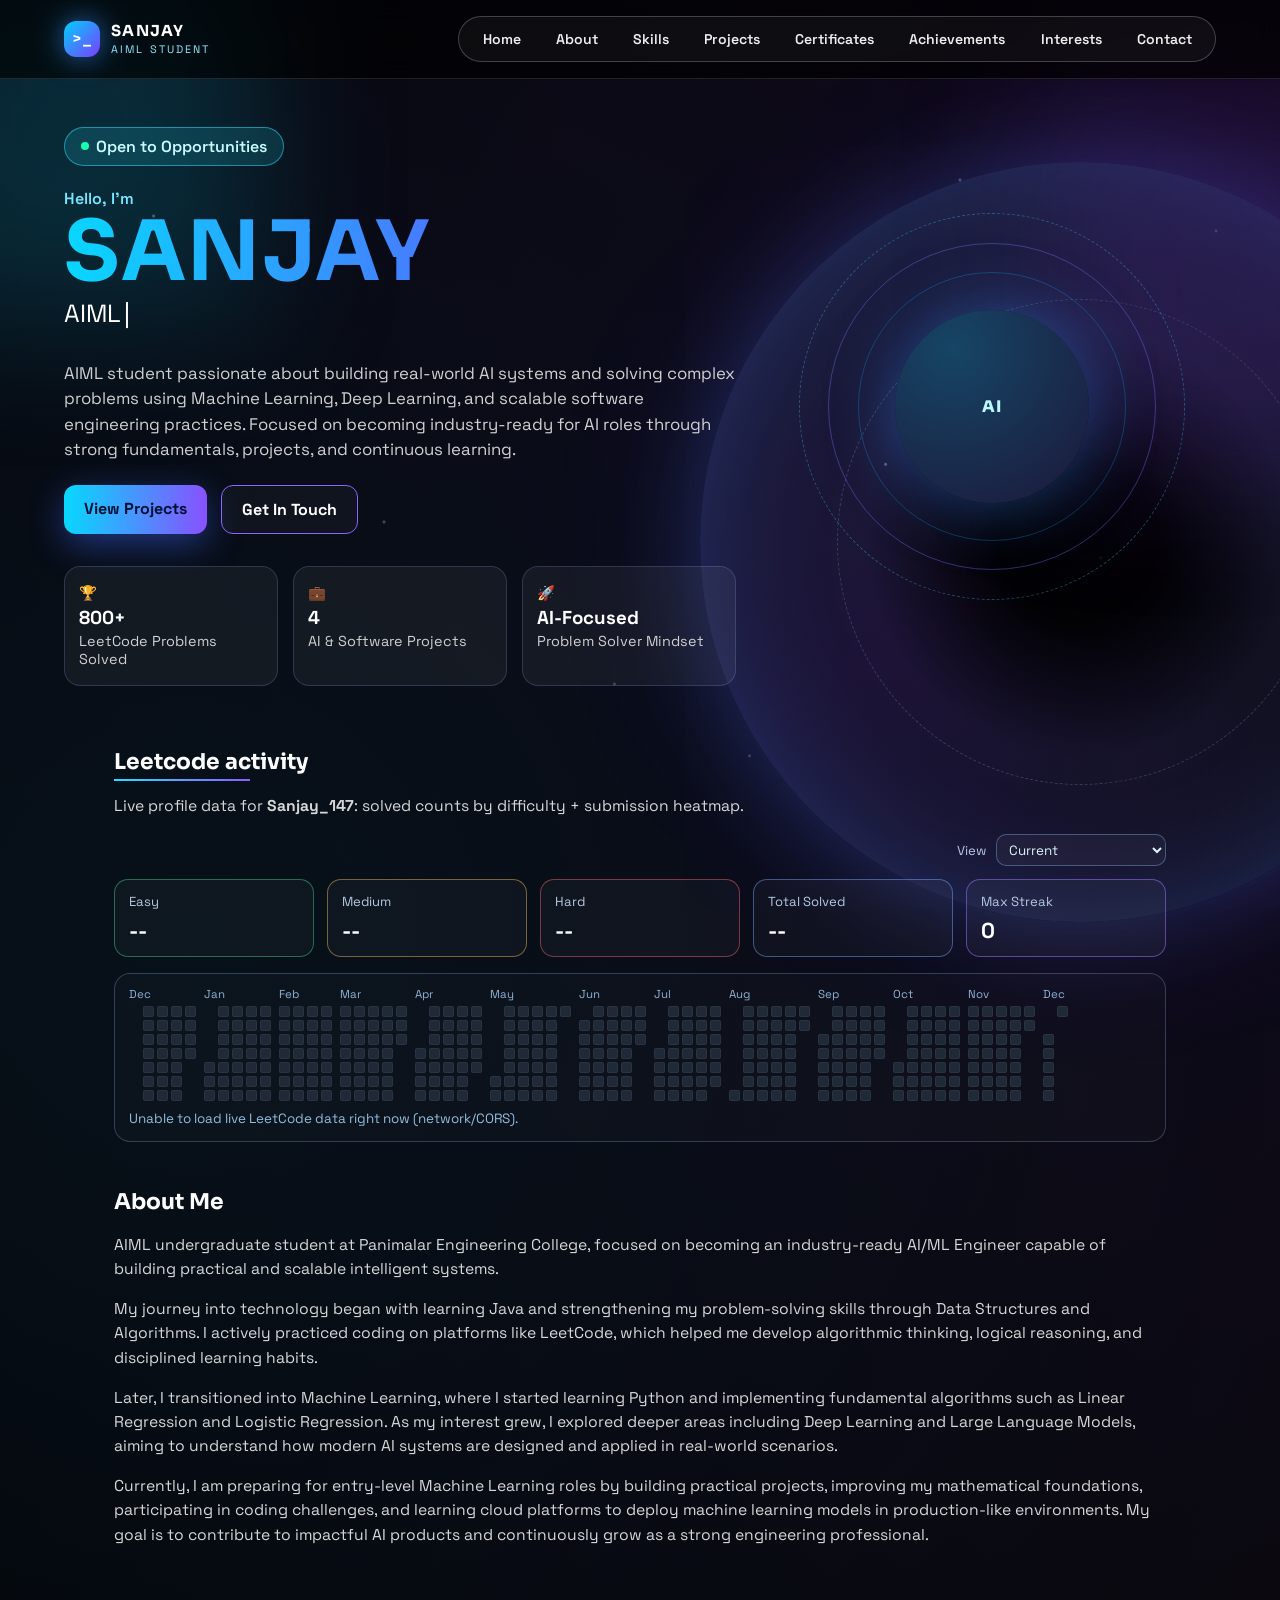
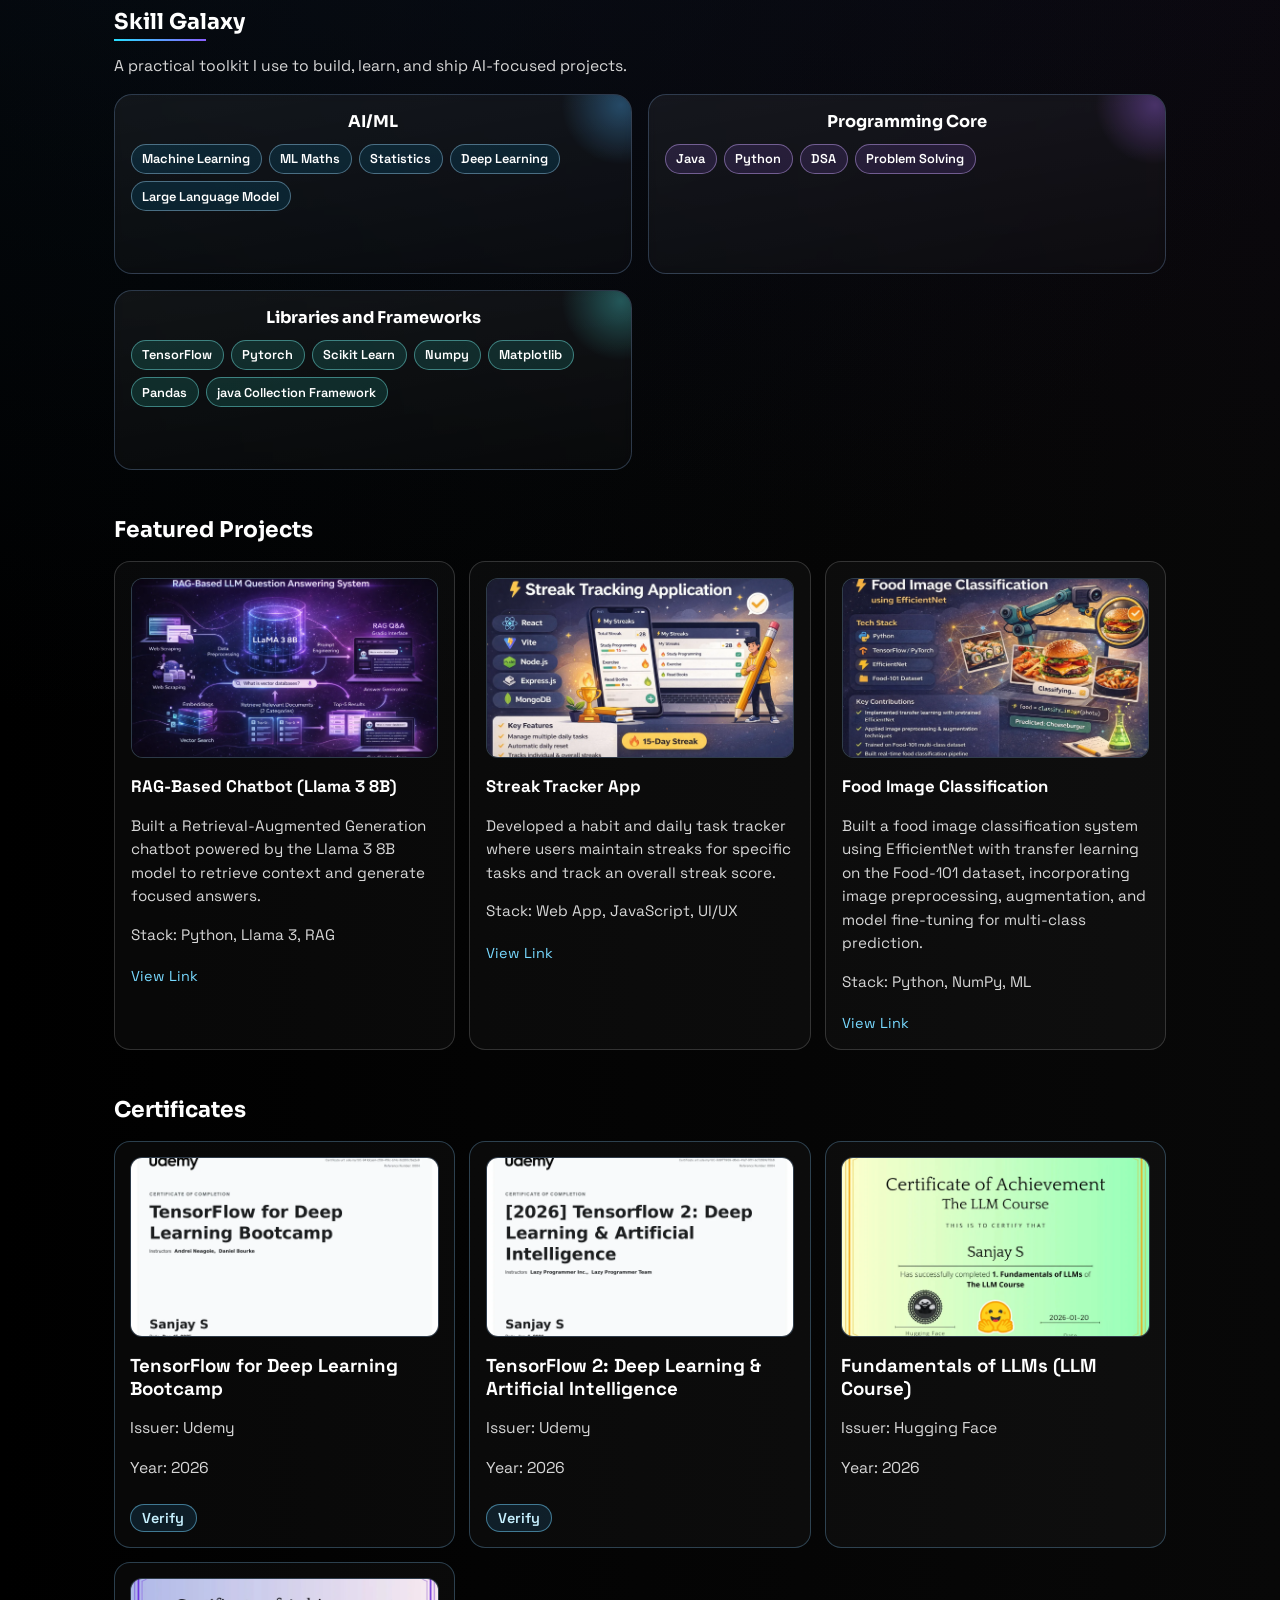
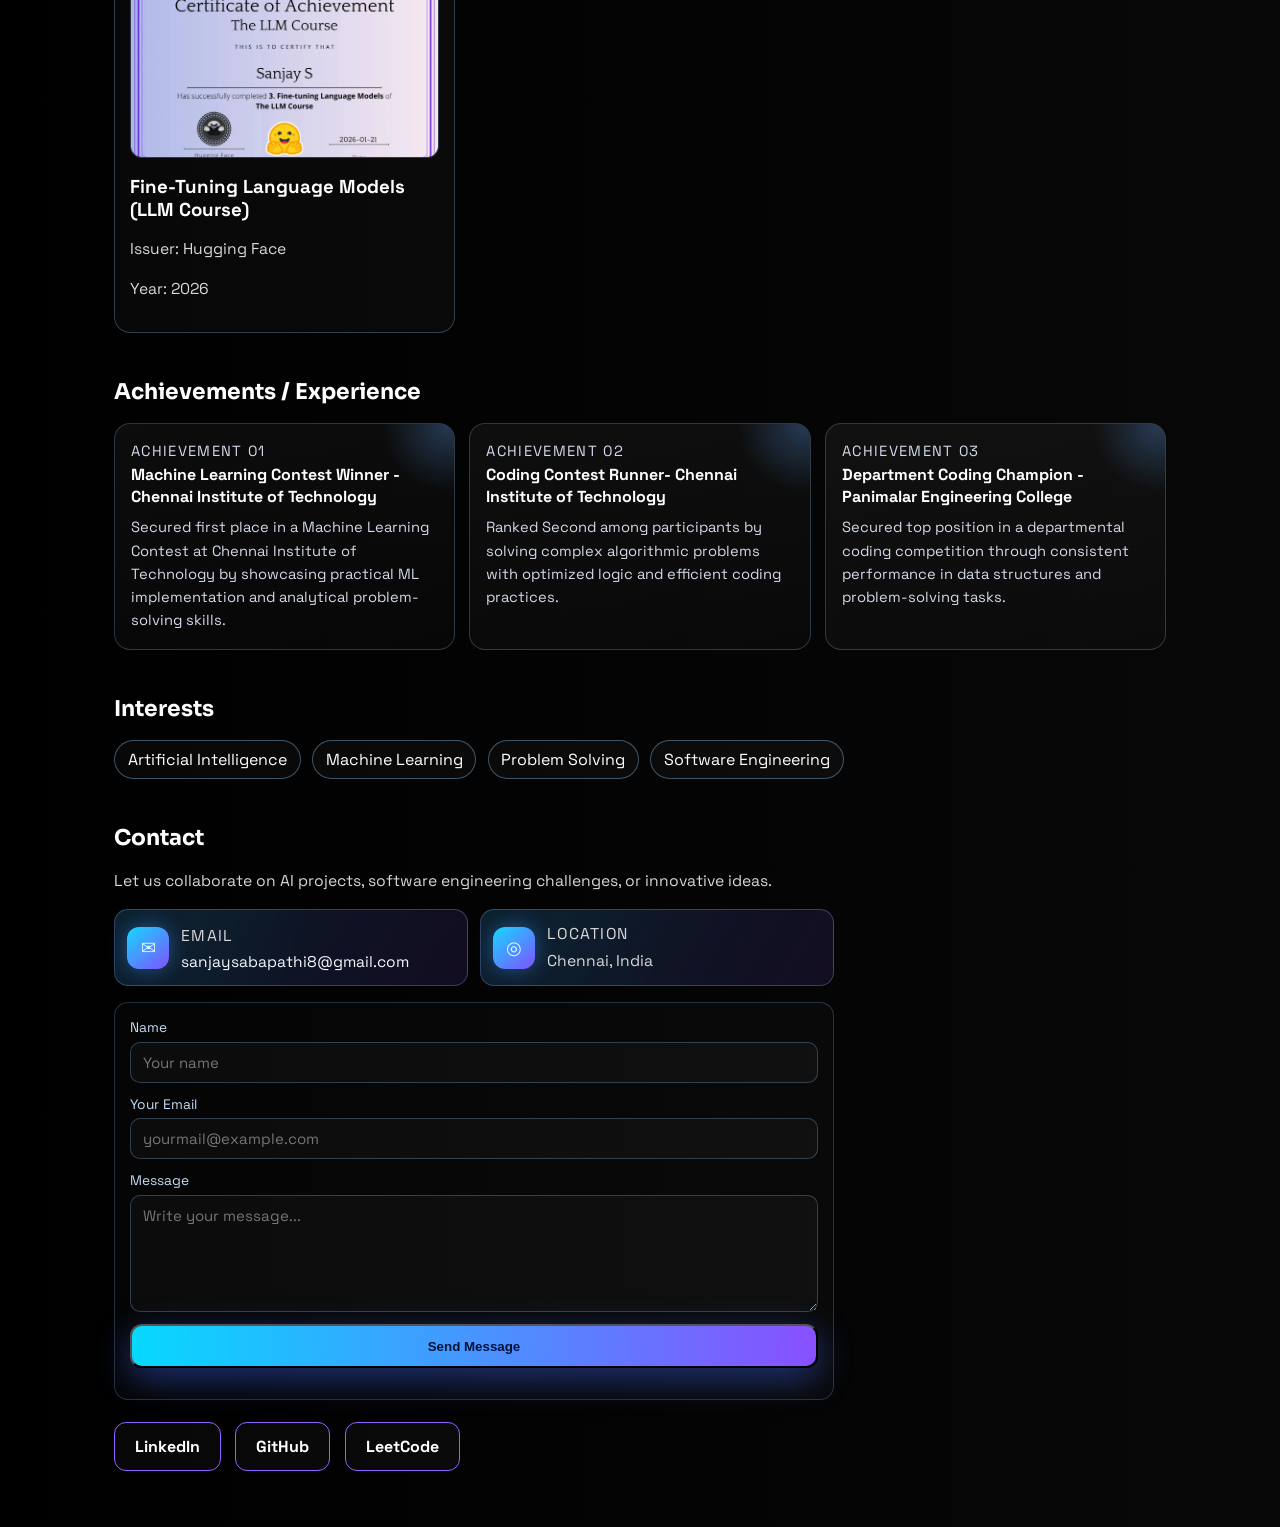
==== commit 95cb6167: "Update default data from export" ====
--- a/index.html
+++ b/index.html
@@ -1,4 +1,4 @@
-<!DOCTYPE html>
+﻿<!DOCTYPE html>
 <html lang="en">
 <head>
   <meta charset="UTF-8">
@@ -246,8 +246,9 @@
   </section>
 
   <script src="script.js?v=20260315static5"></script>
-  <script src="data-store.js?v=20260315static5"></script>
+  <script src="data-store.js?v=20260315static6"></script>
   <script src="portfolio-data.js?v=20260315static5"></script>
   <script src="leetcode-live.js?v=20260315static5"></script>
 </body>
 </html>
+
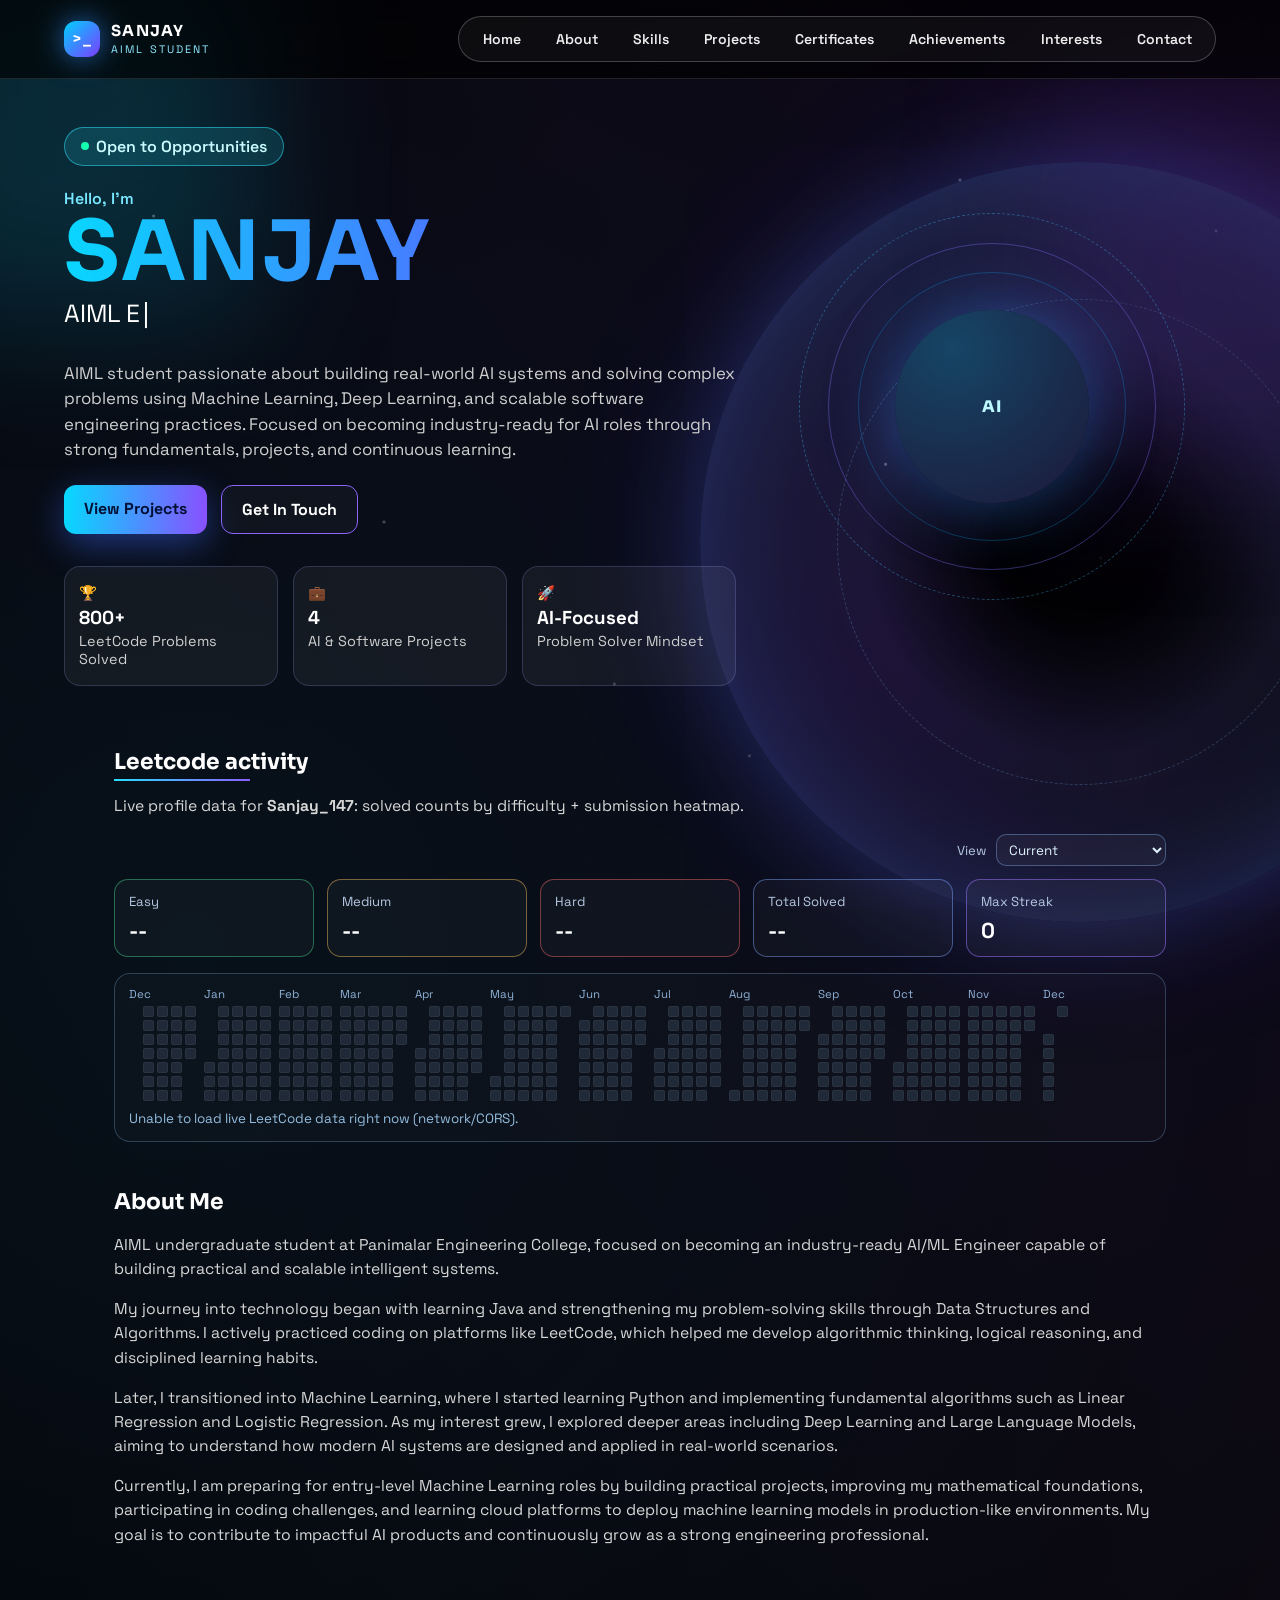
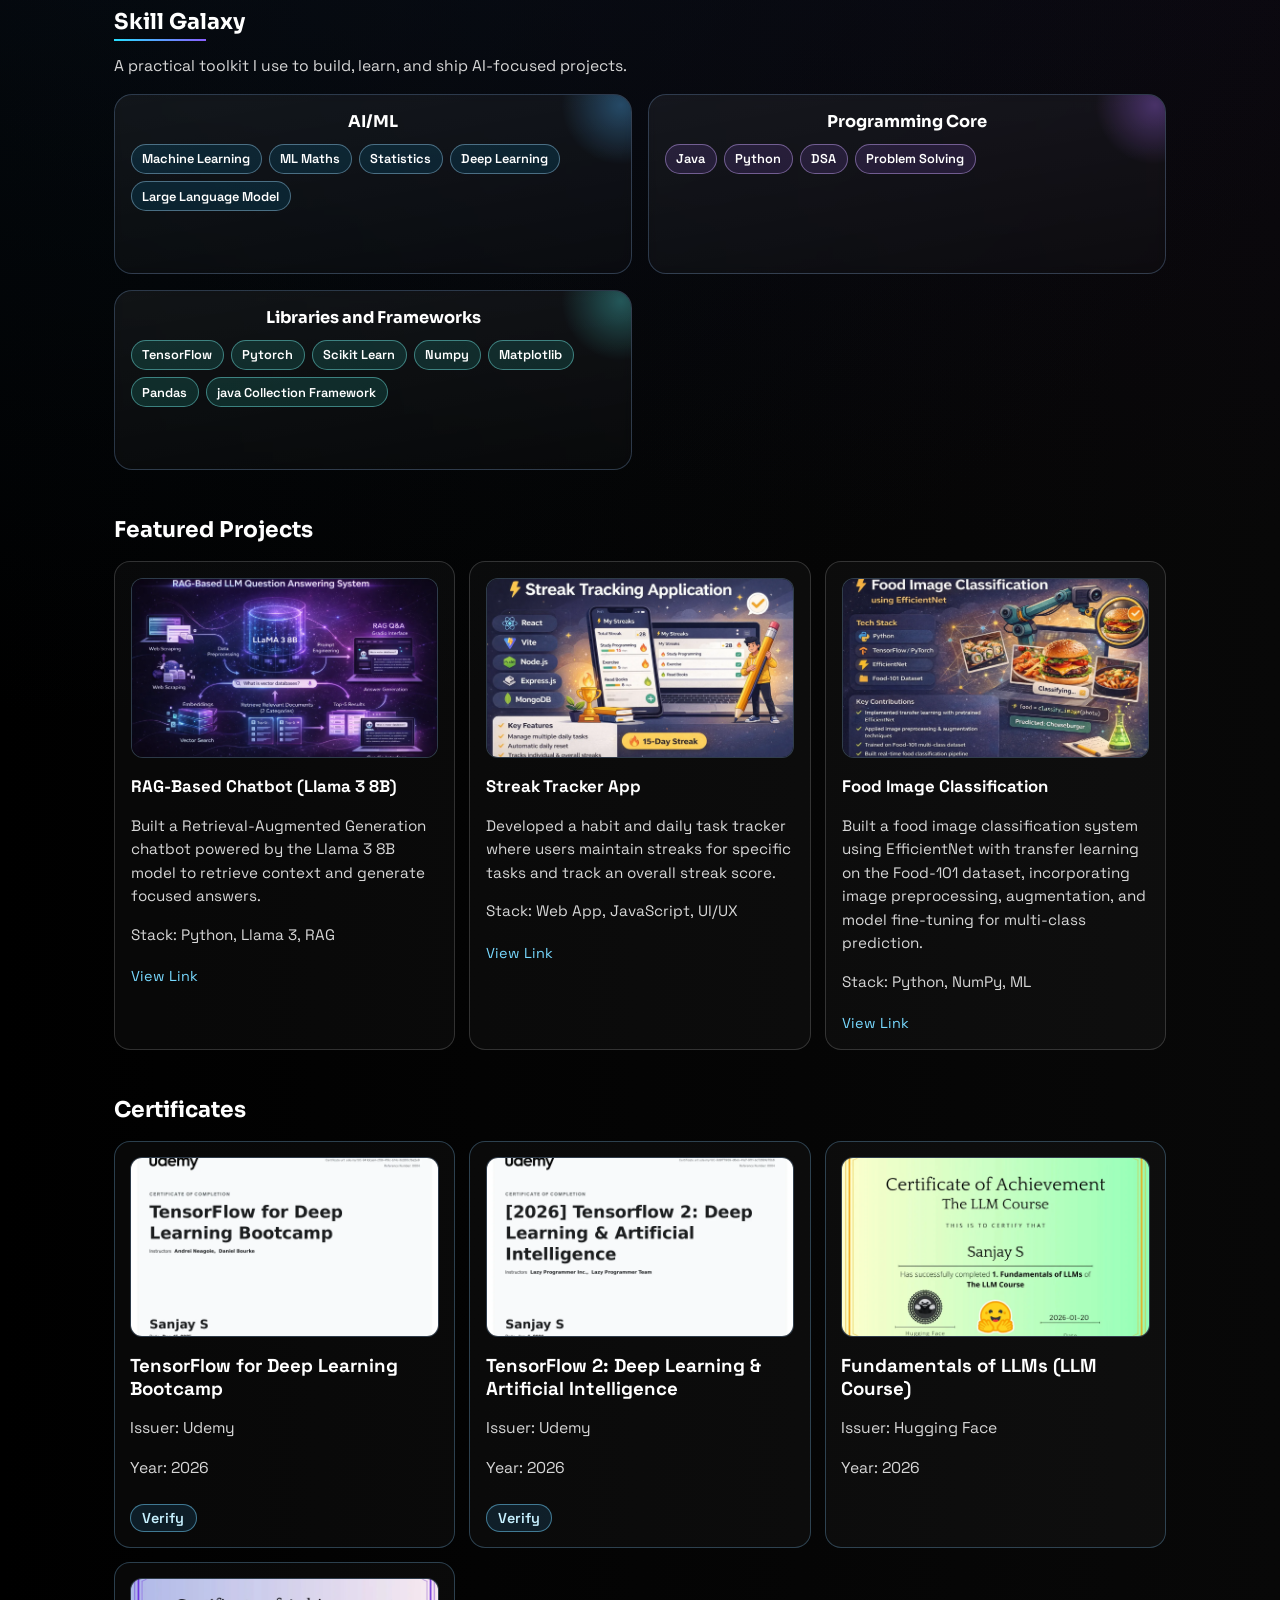
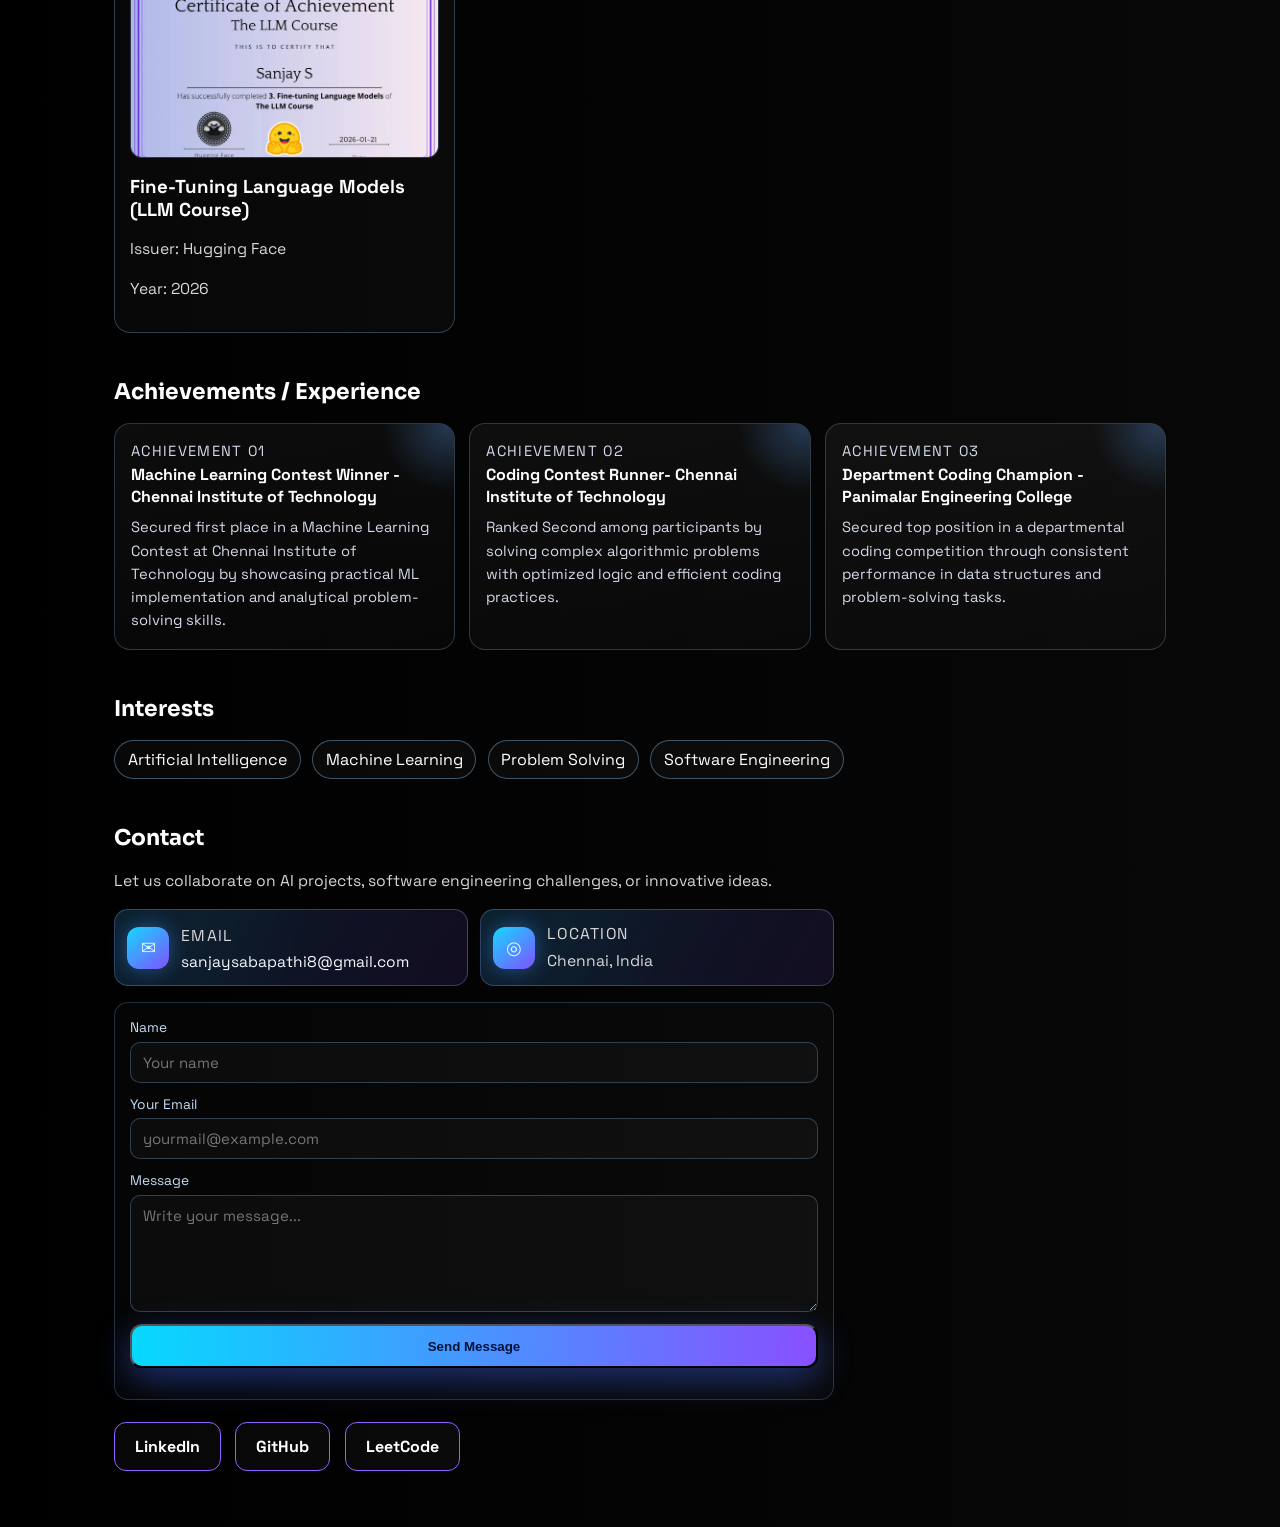
==== commit 6739478c: "Force refresh of cached portfolio data" ====
--- a/index.html
+++ b/index.html
@@ -246,9 +246,10 @@
   </section>
 
   <script src="script.js?v=20260315static5"></script>
-  <script src="data-store.js?v=20260315static6"></script>
+  <script src="data-store.js?v=20260315static7"></script>
   <script src="portfolio-data.js?v=20260315static5"></script>
   <script src="leetcode-live.js?v=20260315static5"></script>
 </body>
 </html>
 
+
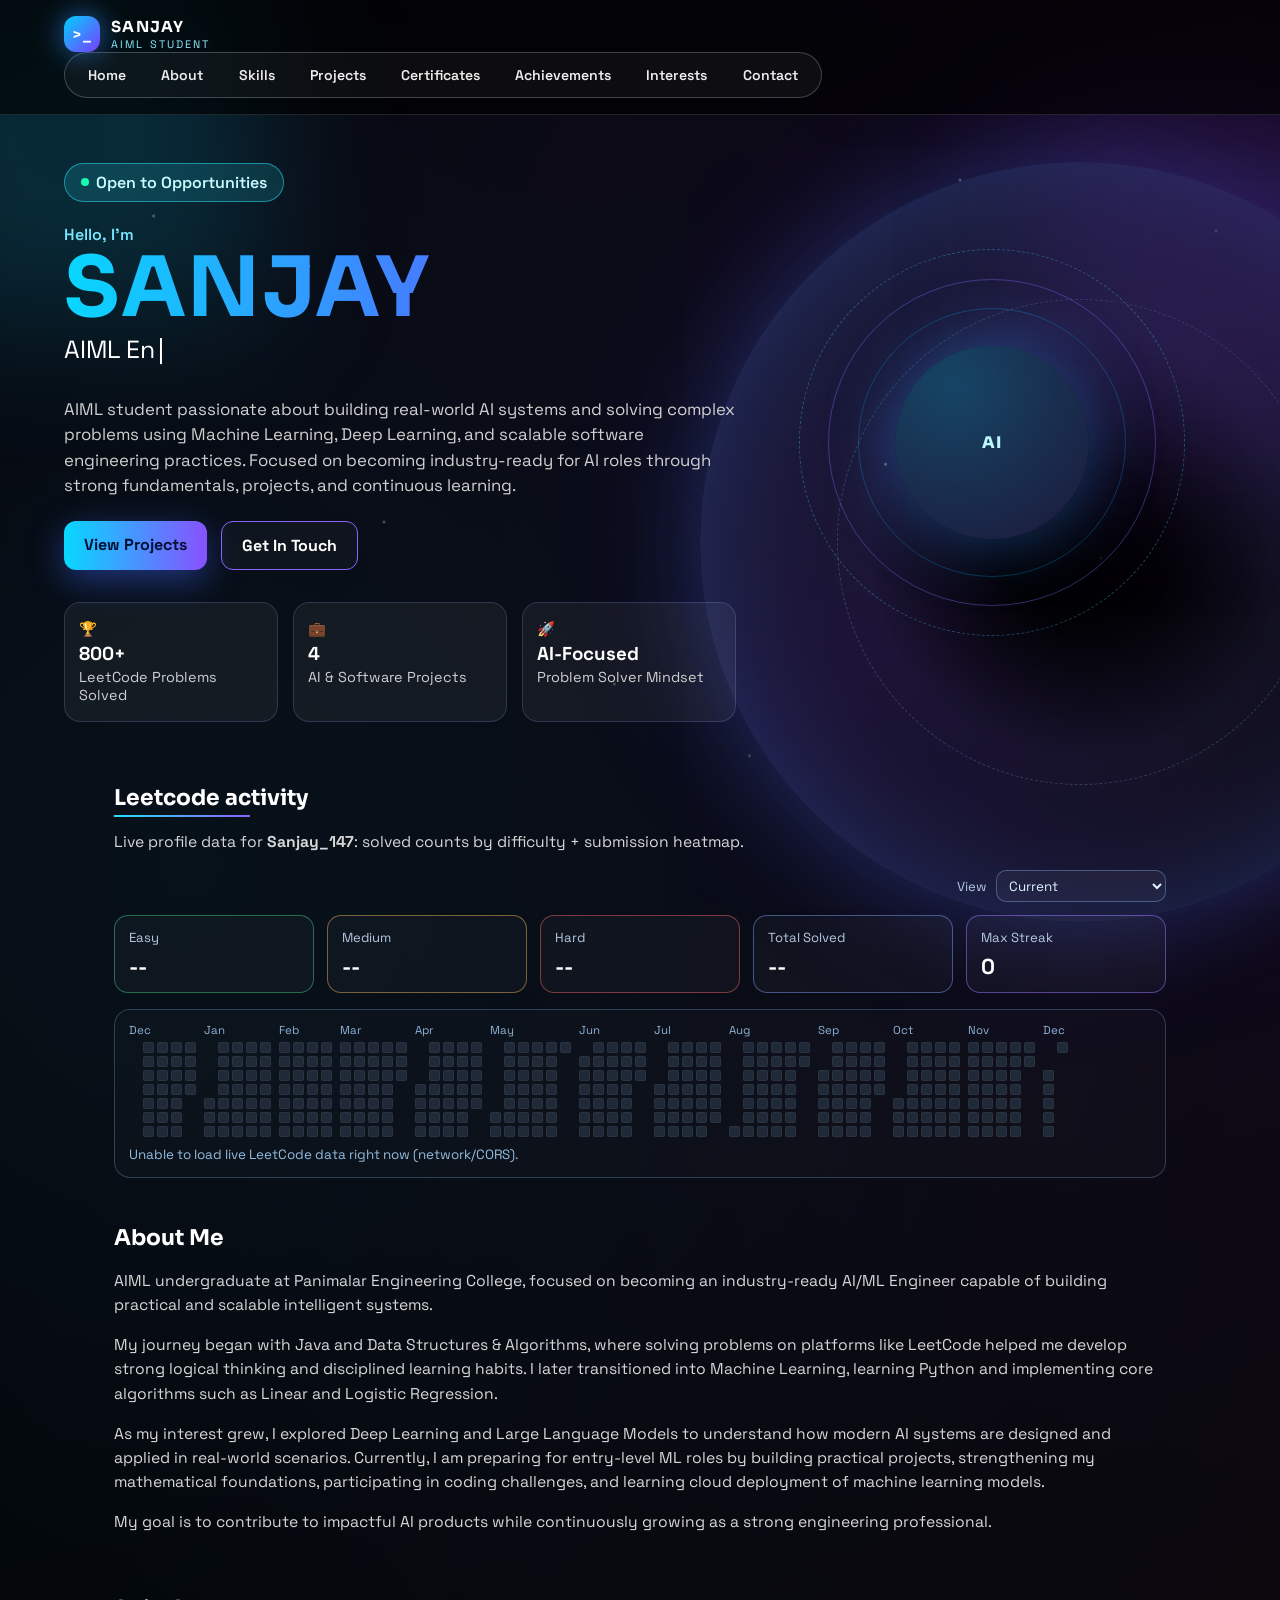
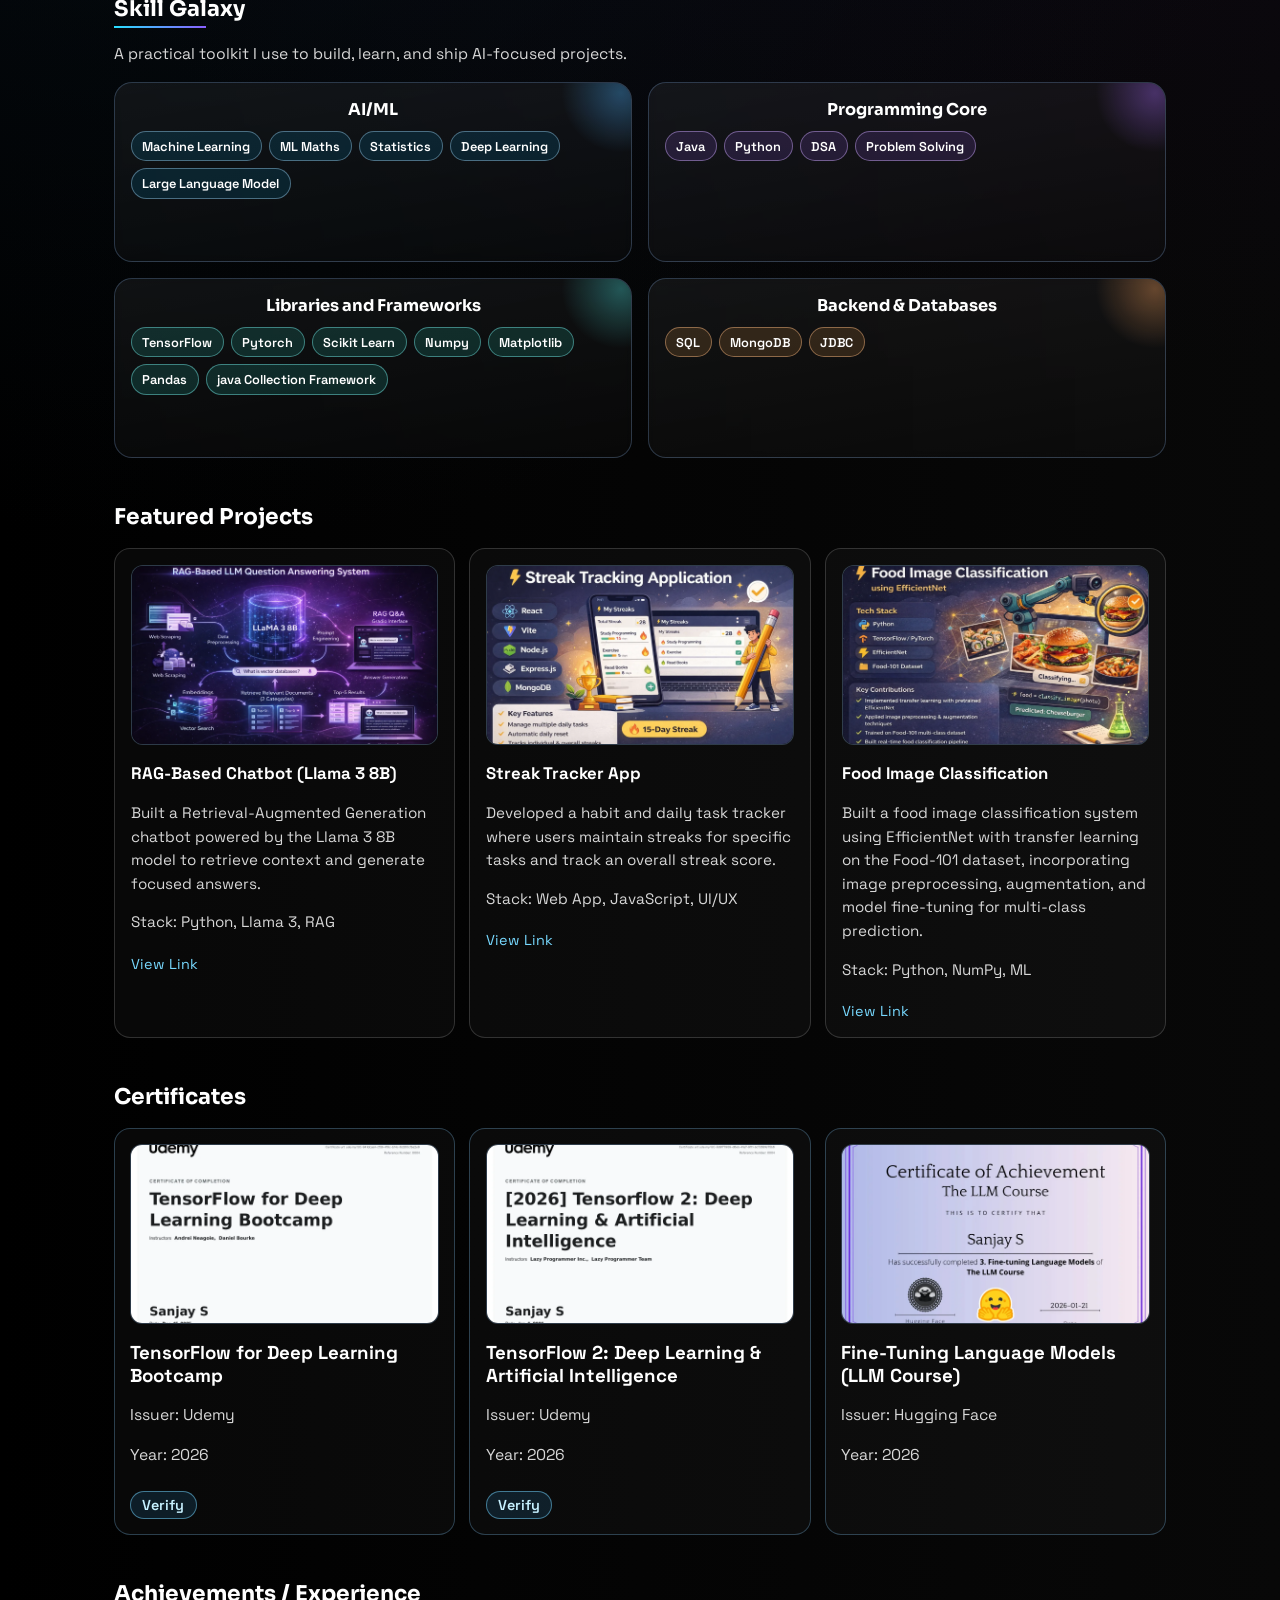
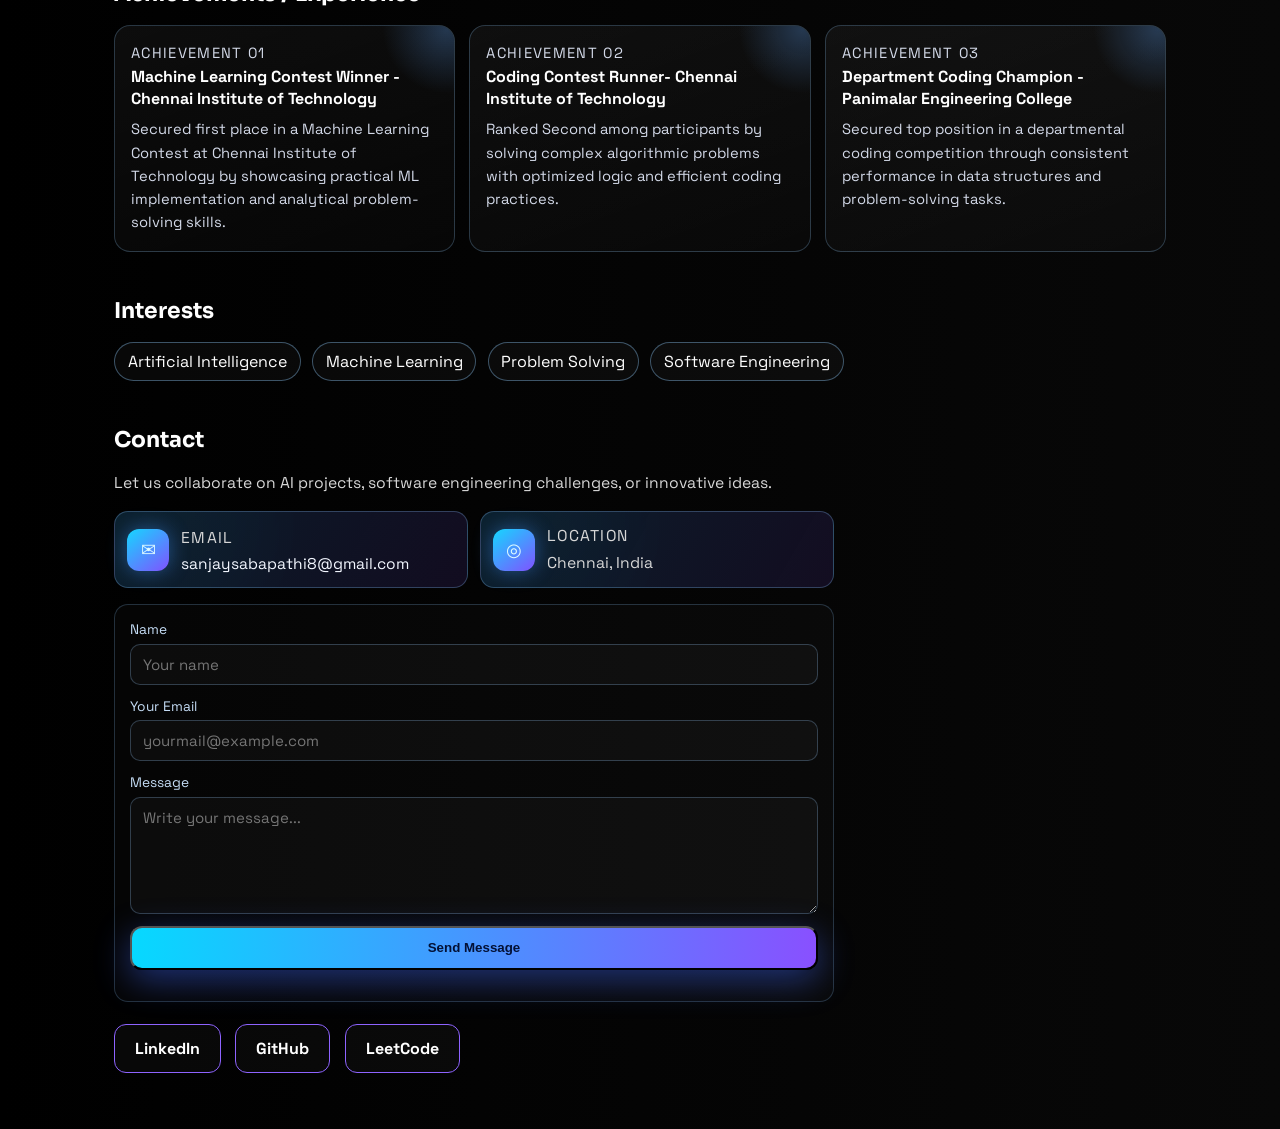
==== commit fc910ab6: "update portfolio content" ====
--- a/index.html
+++ b/index.html
@@ -27,26 +27,31 @@
   <div class="bg-glow bg-glow-right"></div>
 
   <header class="site-header">
-    <div class="brand">
-      <span class="brand-icon">&gt;_</span>
-      <div>
-        <p class="brand-name">SANJAY</p>
-        <p class="brand-role">AIML STUDENT</p>
-      </div>
-    </div>
-
-    <button class="menu-toggle" id="menuToggle" aria-label="Toggle navigation">Menu</button>
-
-    <nav class="nav-links" id="navLinks">
-      <a href="#home">Home</a>
-      <a href="#about">About</a>
-      <a href="#skills">Skills</a>
-      <a href="#projects">Projects</a>
-      <a href="#certificates">Certificates</a>
-      <a href="#achievements">Achievements</a>
-      <a href="#interests">Interests</a>
-      <a href="#contact">Contact</a>
-    </nav>
+    <div class="header-inner">
+      <div class="brand">
+        <span class="brand-icon">&gt;_</span>
+        <div>
+          <p class="brand-name">SANJAY</p>
+          <p class="brand-role">AIML STUDENT</p>
+        </div>
+      </div>
+
+    <button class="menu-toggle" id="menuToggle" aria-label="Toggle navigation">
+      <span class="menu-label">Menu</span>
+      <span class="menu-icon" aria-hidden="true"></span>
+    </button>
+
+      <nav class="nav-links" id="navLinks">
+        <a href="#home">Home</a>
+        <a href="#about">About</a>
+        <a href="#skills">Skills</a>
+        <a href="#projects">Projects</a>
+        <a href="#certificates">Certificates</a>
+        <a href="#achievements">Achievements</a>
+        <a href="#interests">Interests</a>
+        <a href="#contact">Contact</a>
+      </nav>
+    </div>
   </header>
 
   <main id="home" class="hero">
@@ -142,24 +147,22 @@
   <section id="about" class="content-section">
     <h2>About Me</h2>
     <p>
-      AIML undergraduate student at Panimalar Engineering College, focused on becoming an industry-ready AI/ML Engineer
-      capable of building practical and scalable intelligent systems.
-    </p>
-    <p>
-      My journey into technology began with learning Java and strengthening my problem-solving skills through Data Structures
-      and Algorithms. I actively practiced coding on platforms like LeetCode, which helped me develop algorithmic thinking,
-      logical reasoning, and disciplined learning habits.
-    </p>
-    <p>
-      Later, I transitioned into Machine Learning, where I started learning Python and implementing fundamental algorithms
-      such as Linear Regression and Logistic Regression. As my interest grew, I explored deeper areas including Deep Learning
-      and Large Language Models, aiming to understand how modern AI systems are designed and applied in real-world scenarios.
-    </p>
-    <p>
-      Currently, I am preparing for entry-level Machine Learning roles by building practical projects, improving my mathematical
-      foundations, participating in coding challenges, and learning cloud platforms to deploy machine learning models in
-      production-like environments. My goal is to contribute to impactful AI products and continuously grow as a strong
-      engineering professional.
+      AIML undergraduate at Panimalar Engineering College, focused on becoming an industry-ready AI/ML Engineer capable of
+      building practical and scalable intelligent systems.
+    </p>
+    <p>
+      My journey began with Java and Data Structures &amp; Algorithms, where solving problems on platforms like LeetCode helped
+      me develop strong logical thinking and disciplined learning habits. I later transitioned into Machine Learning, learning
+      Python and implementing core algorithms such as Linear and Logistic Regression.
+    </p>
+    <p>
+      As my interest grew, I explored Deep Learning and Large Language Models to understand how modern AI systems are designed
+      and applied in real-world scenarios. Currently, I am preparing for entry-level ML roles by building practical projects,
+      strengthening my mathematical foundations, participating in coding challenges, and learning cloud deployment of machine
+      learning models.
+    </p>
+    <p>
+      My goal is to contribute to impactful AI products while continuously growing as a strong engineering professional.
     </p>
   </section>
 
@@ -238,7 +241,7 @@
       <p id="contactFormMsg" class="contact-form-msg"></p>
     </form>
 
-    <div class="hero-actions">
+    <div class="hero-actions contact-links">
       <a class="btn-outline" href="https://www.linkedin.com/in/sanjay147/" target="_blank" rel="noopener noreferrer">LinkedIn</a>
       <a class="btn-outline" href="https://github.com/Sanjay14072005" target="_blank" rel="noopener noreferrer">GitHub</a>
       <a class="btn-outline" href="https://leetcode.com/u/Sanjay_147/" target="_blank" rel="noopener noreferrer">LeetCode</a>
@@ -246,10 +249,12 @@
   </section>
 
   <script src="script.js?v=20260315static5"></script>
-  <script src="data-store.js?v=20260315static7"></script>
+  <script src="data-store.js?v=20260319141628"></script>
   <script src="portfolio-data.js?v=20260315static5"></script>
   <script src="leetcode-live.js?v=20260315static5"></script>
 </body>
 </html>
 
 
+
+
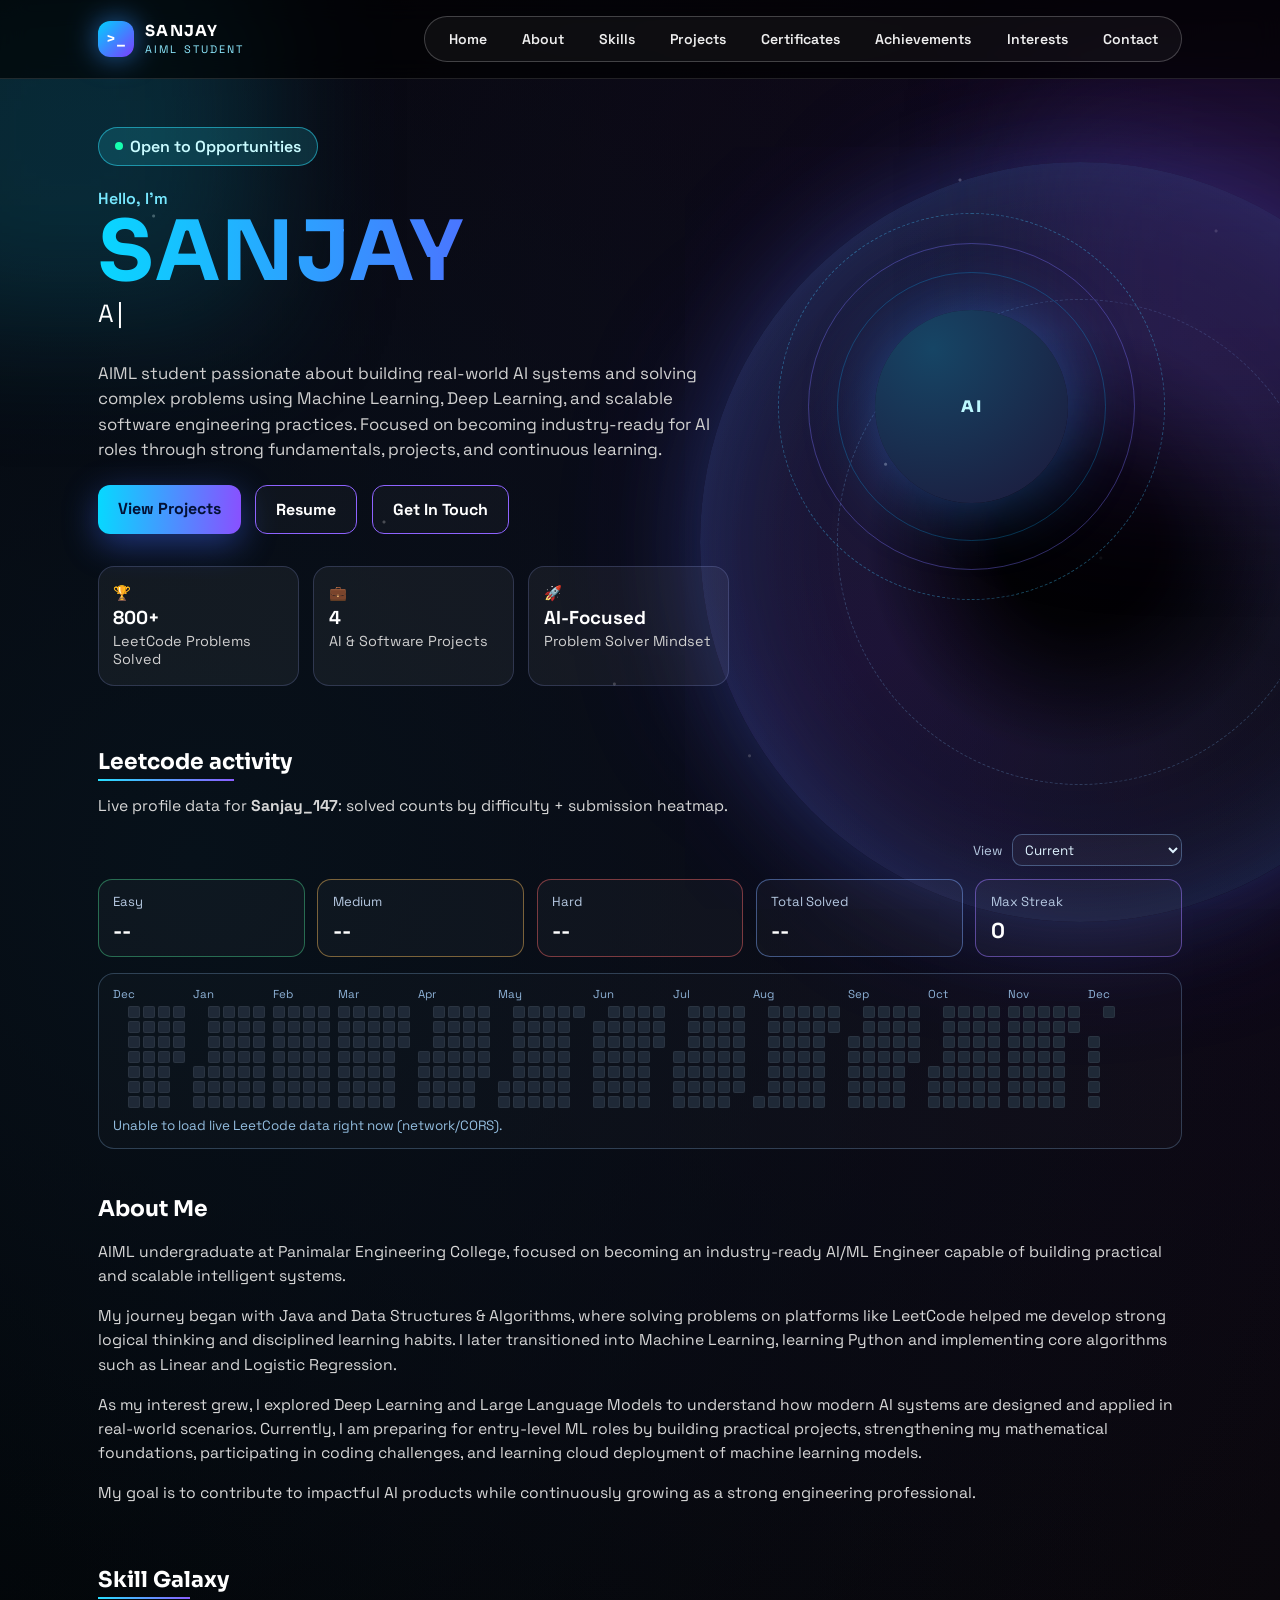
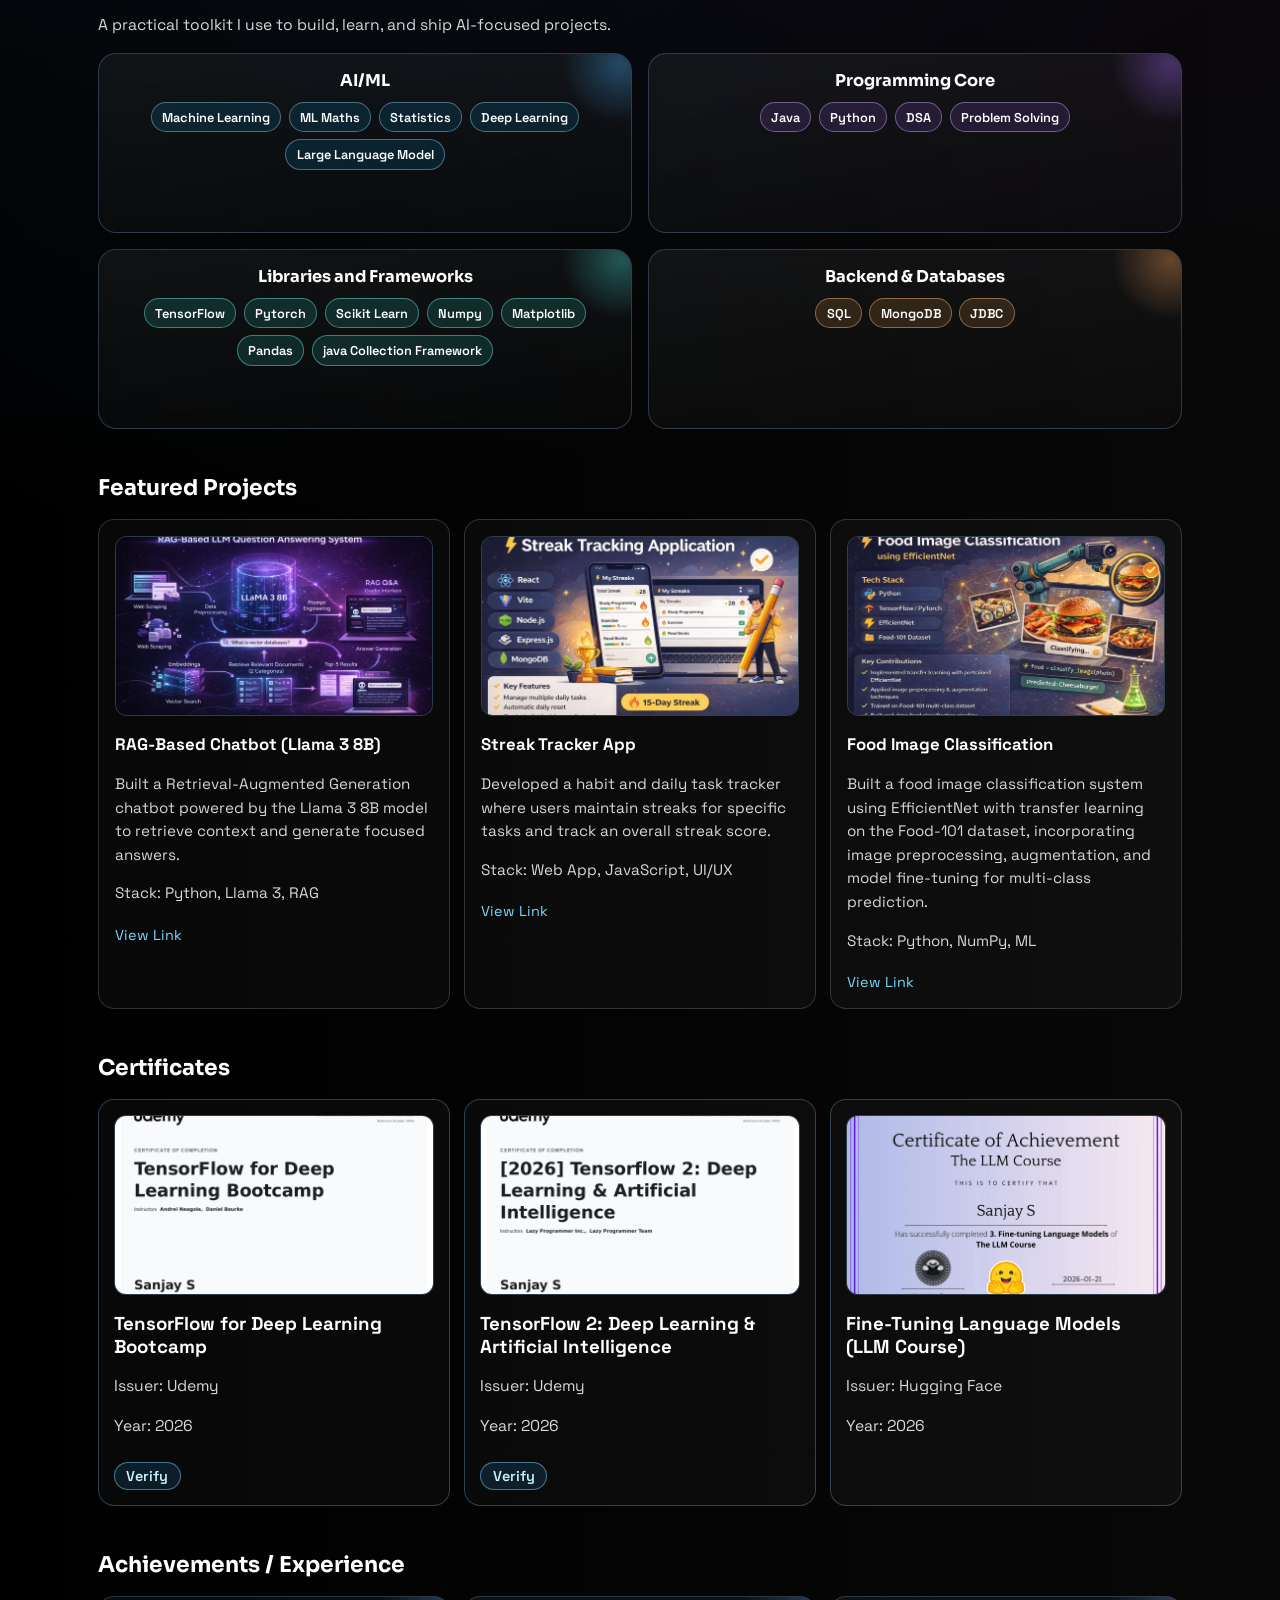
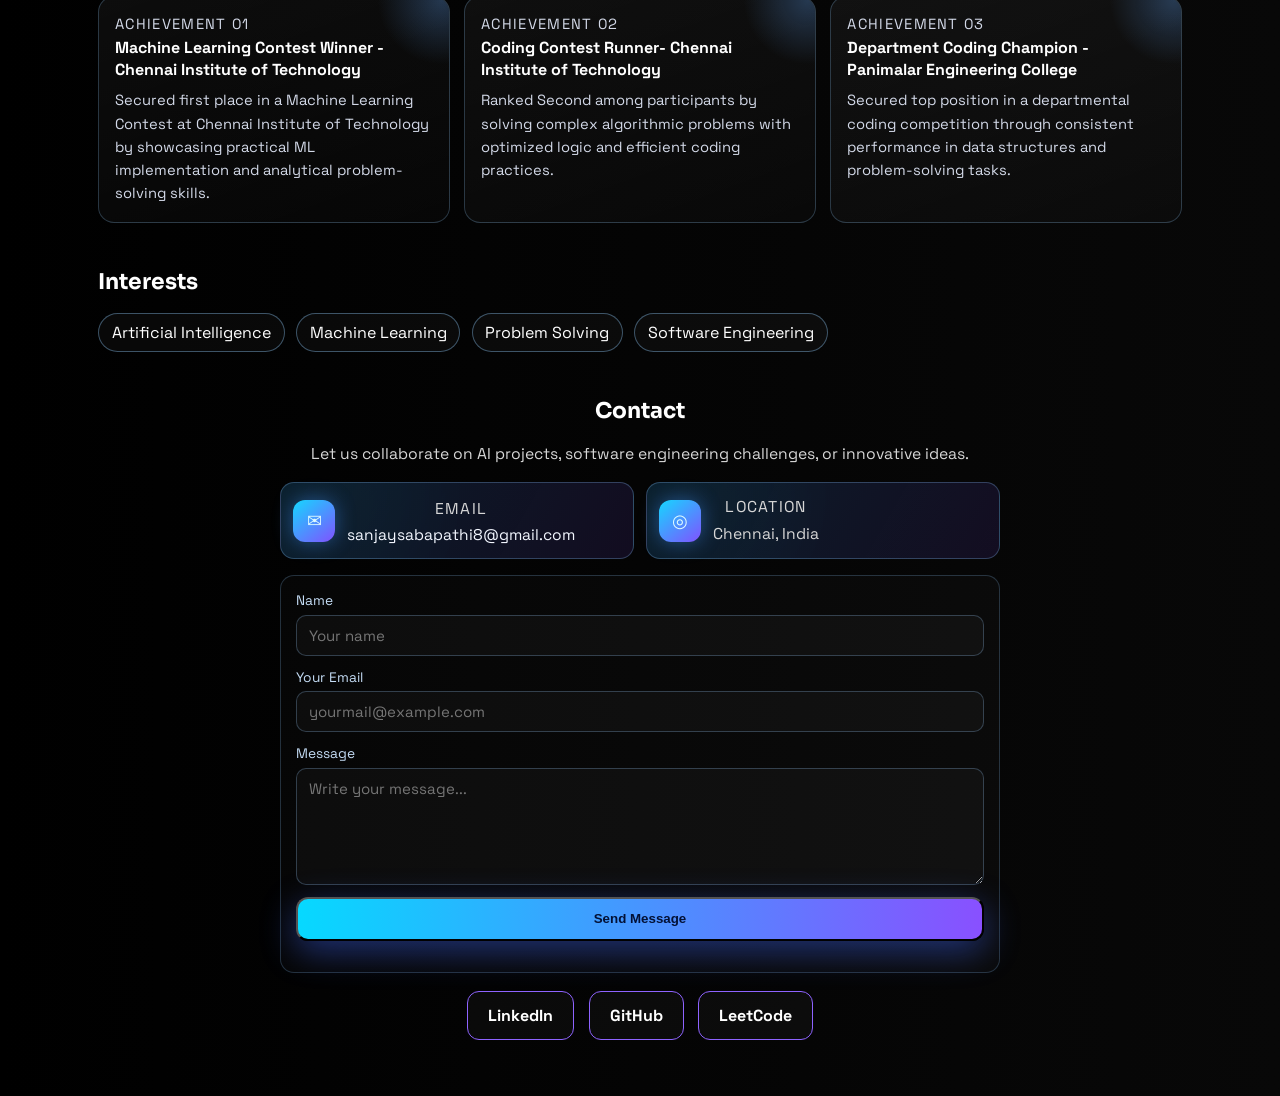
==== commit 67fcf093: "adding resume button" ====
--- a/index.html
+++ b/index.html
@@ -69,6 +69,7 @@
 
       <div class="hero-actions">
         <a class="btn-primary" href="#projects">View Projects</a>
+        <a class="btn-outline" href="resume.pdf" target="_blank" rel="noopener noreferrer">Resume</a>
         <a class="btn-outline" href="#contact">Get In Touch</a>
       </div>
 
--- a/styles.css
+++ b/styles.css
@@ -9,6 +9,8 @@
   --card: rgba(255, 255, 255, 0.05);
   --border: rgba(255, 255, 255, 0.24);
   --header-offset: 96px;
+  --content-max: 1180px;
+  --content-pad: min(5vw, 48px);
 }
 
 * {
@@ -189,14 +191,20 @@
   position: sticky;
   top: 0;
   z-index: 30;
+  backdrop-filter: blur(12px);
+  background: rgba(0, 0, 0, 0.65);
+  border-bottom: 1px solid rgba(255, 255, 255, 0.12);
+}
+
+.header-inner {
+  max-width: var(--content-max);
+  margin: 0 auto;
+  width: 100%;
   display: flex;
   align-items: center;
   gap: 1rem;
   justify-content: space-between;
-  padding: 1rem 5vw;
-  backdrop-filter: blur(12px);
-  background: rgba(0, 0, 0, 0.65);
-  border-bottom: 1px solid rgba(255, 255, 255, 0.12);
+  padding: 1rem var(--content-pad);
 }
 
 .brand {
@@ -264,6 +272,41 @@
   color: #f0f0f0;
   padding: 0.42rem 0.72rem;
   border-radius: 8px;
+  align-items: center;
+  justify-content: center;
+  width: 44px;
+  height: 40px;
+}
+
+.menu-toggle .menu-label {
+  display: none;
+}
+
+.menu-toggle .menu-icon {
+  position: relative;
+  width: 20px;
+  height: 2px;
+  background: #ffffff;
+  border-radius: 2px;
+}
+
+.menu-toggle .menu-icon::before,
+.menu-toggle .menu-icon::after {
+  content: "";
+  position: absolute;
+  left: 0;
+  width: 20px;
+  height: 2px;
+  background: #ffffff;
+  border-radius: 2px;
+}
+
+.menu-toggle .menu-icon::before {
+  top: -6px;
+}
+
+.menu-toggle .menu-icon::after {
+  top: 6px;
 }
 
 .hero {
@@ -271,7 +314,10 @@
   grid-template-columns: 1.2fr 0.8fr;
   gap: 2rem;
   align-items: center;
-  padding: 3rem 5vw 2rem;
+  max-width: var(--content-max);
+  width: 100%;
+  margin: 0 auto;
+  padding: 3rem var(--content-pad) 2rem;
 }
 
 .status-pill {
@@ -464,9 +510,10 @@
 }
 
 .content-section {
-  max-width: 1180px;
+  max-width: var(--content-max);
+  width: 100%;
   margin: 0 auto;
-  padding: 1.5rem 5vw 0.2rem;
+  padding: 1.5rem var(--content-pad) 0.2rem;
 }
 
 .content-section h2 {
@@ -662,6 +709,7 @@
   margin-bottom: 0.85rem;
   position: relative;
   z-index: 1;
+  justify-content: center;
 }
 
 .skill-tag-row span {
@@ -787,6 +835,7 @@
 
 .contact {
   padding-bottom: 3.5rem;
+  text-align: center;
 }
 
 .contact-identity-grid {
@@ -795,6 +844,8 @@
   grid-template-columns: repeat(2, minmax(180px, 1fr));
   gap: 0.75rem;
   margin: 0.65rem 0 1rem;
+  margin-left: auto;
+  margin-right: auto;
 }
 
 .identity-card {
@@ -847,6 +898,9 @@
   gap: 0.75rem;
   max-width: 720px;
   margin-bottom: 1.15rem;
+  margin-left: auto;
+  margin-right: auto;
+  text-align: left;
   border: 1px solid rgba(143, 199, 255, 0.22);
   border-radius: 14px;
   padding: 0.95rem;
@@ -893,6 +947,12 @@
 
 .contact-form-msg.error {
   color: #ff9f9f;
+}
+
+.contact-links {
+  max-width: 720px;
+  margin: 0.6rem auto 0;
+  justify-content: center;
 }
 
 .leetcode-section {
@@ -1245,6 +1305,7 @@
 @media (max-width: 980px) {
   :root {
     --header-offset: 84px;
+    --content-pad: min(4vw, 32px);
   }
 
   .singularity-wrap {
@@ -1265,7 +1326,7 @@
   .nav-links {
     display: none;
     position: absolute;
-    right: 5vw;
+    right: var(--content-pad);
     top: 70px;
     width: min(320px, 90vw);
     border-radius: 14px;
@@ -1316,8 +1377,11 @@
     grid-template-columns: 1fr;
   }
 }
-
 @media (max-width: 620px) {
+  :root {
+    --content-pad: 1rem;
+  }
+
   .singularity-wrap {
     right: -250px;
     top: 35%;
@@ -1325,16 +1389,16 @@
     opacity: 0.45;
   }
 
-  .site-header {
-    padding: 0.9rem 1rem;
+  .header-inner {
+    padding: 0.9rem var(--content-pad);
   }
 
   .hero {
-    padding: 1.4rem 1rem;
+    padding: 1.4rem var(--content-pad);
   }
 
   .content-section {
-    padding: 1.2rem 1rem 0.2rem;
+    padding: 1.2rem var(--content-pad) 0.2rem;
   }
 
   .quick-cards {
@@ -1352,5 +1416,32 @@
   .leetcode-stats {
     grid-template-columns: 1fr;
   }
-}
-
+
+  .heatmap-shell {
+    overflow-x: auto;
+    overflow-y: hidden;
+    padding-bottom: 0.7rem;
+    -webkit-overflow-scrolling: touch;
+    scrollbar-width: thin;
+    scrollbar-color: rgba(112, 169, 255, 0.85) rgba(255, 255, 255, 0.08);
+  }
+
+  .heatmap-shell::-webkit-scrollbar {
+    height: 7px;
+  }
+
+  .heatmap-shell::-webkit-scrollbar-track {
+    background: rgba(255, 255, 255, 0.08);
+    border-radius: 999px;
+  }
+
+  .heatmap-shell::-webkit-scrollbar-thumb {
+    background: linear-gradient(90deg, rgba(48, 196, 255, 0.95), rgba(122, 95, 255, 0.95));
+    border-radius: 999px;
+  }
+
+  .heatmap-grid {
+    width: max-content;
+    min-width: 100%;
+  }
+}
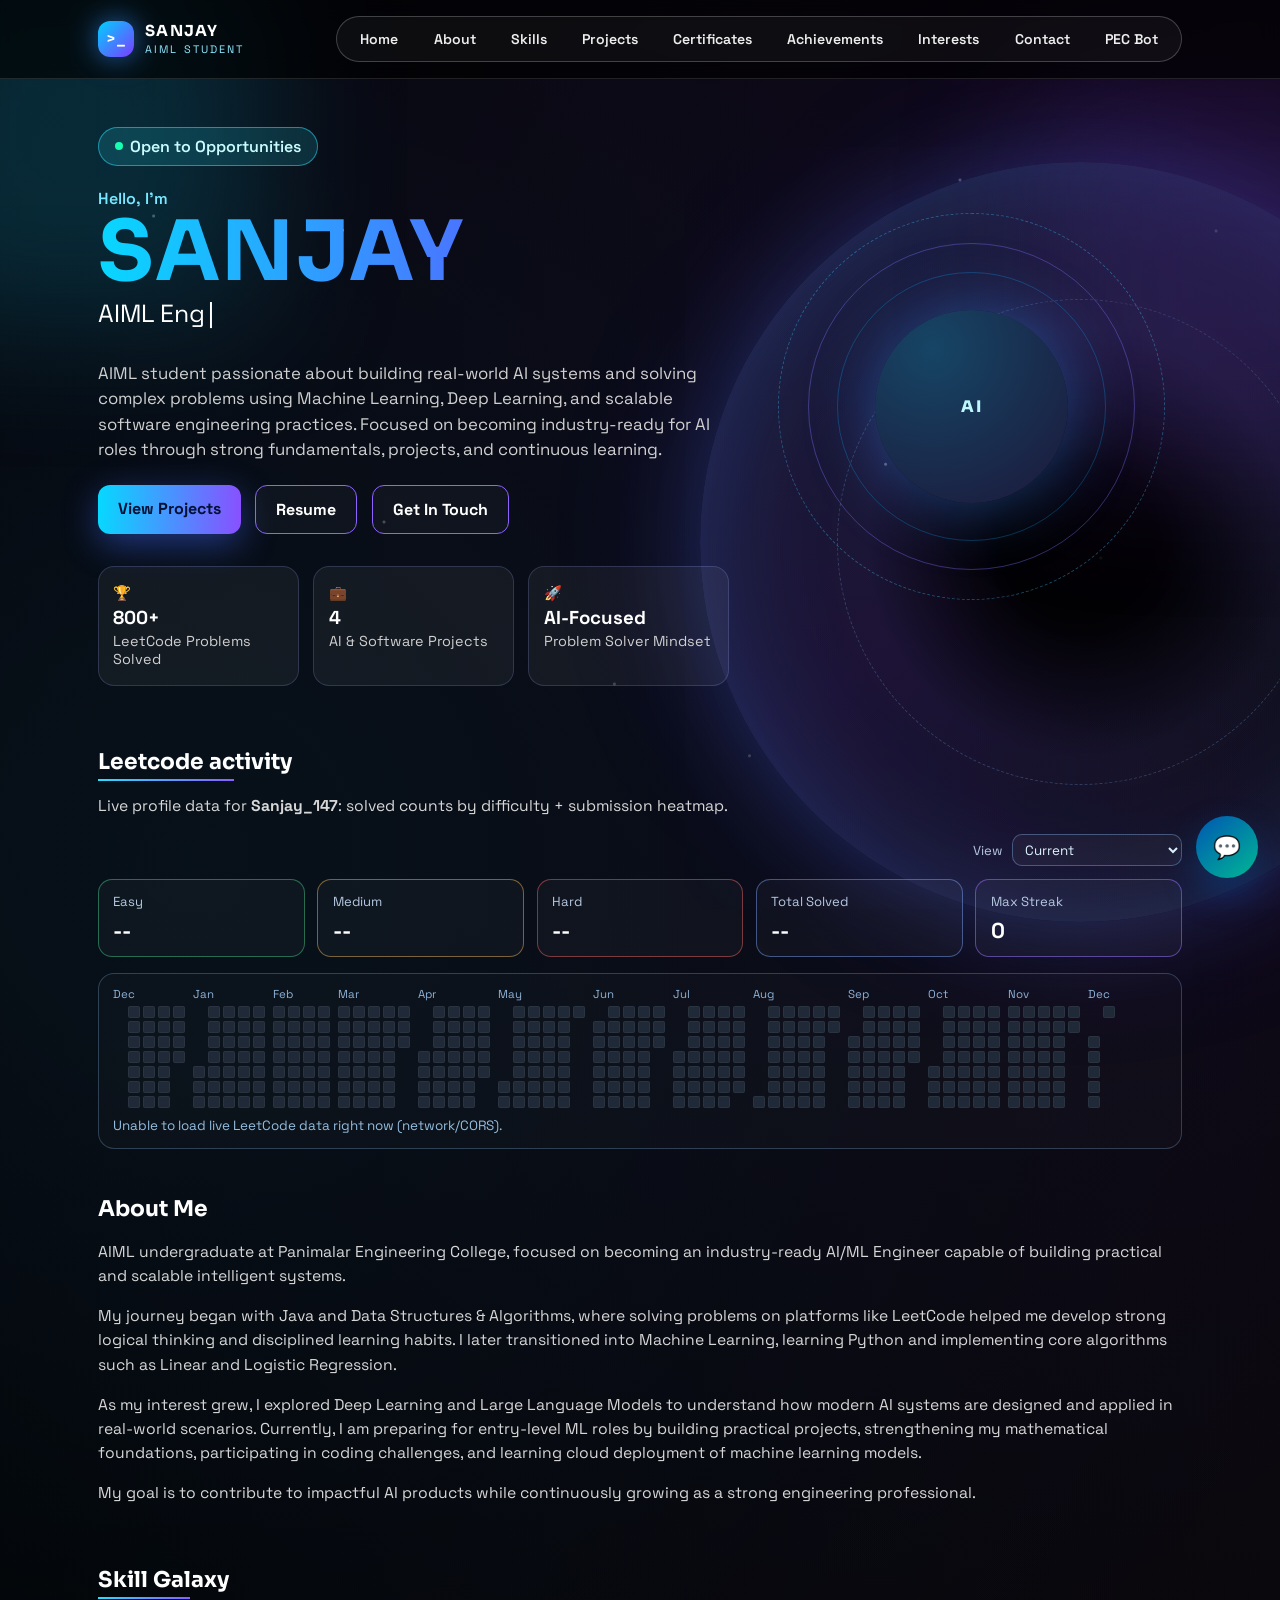
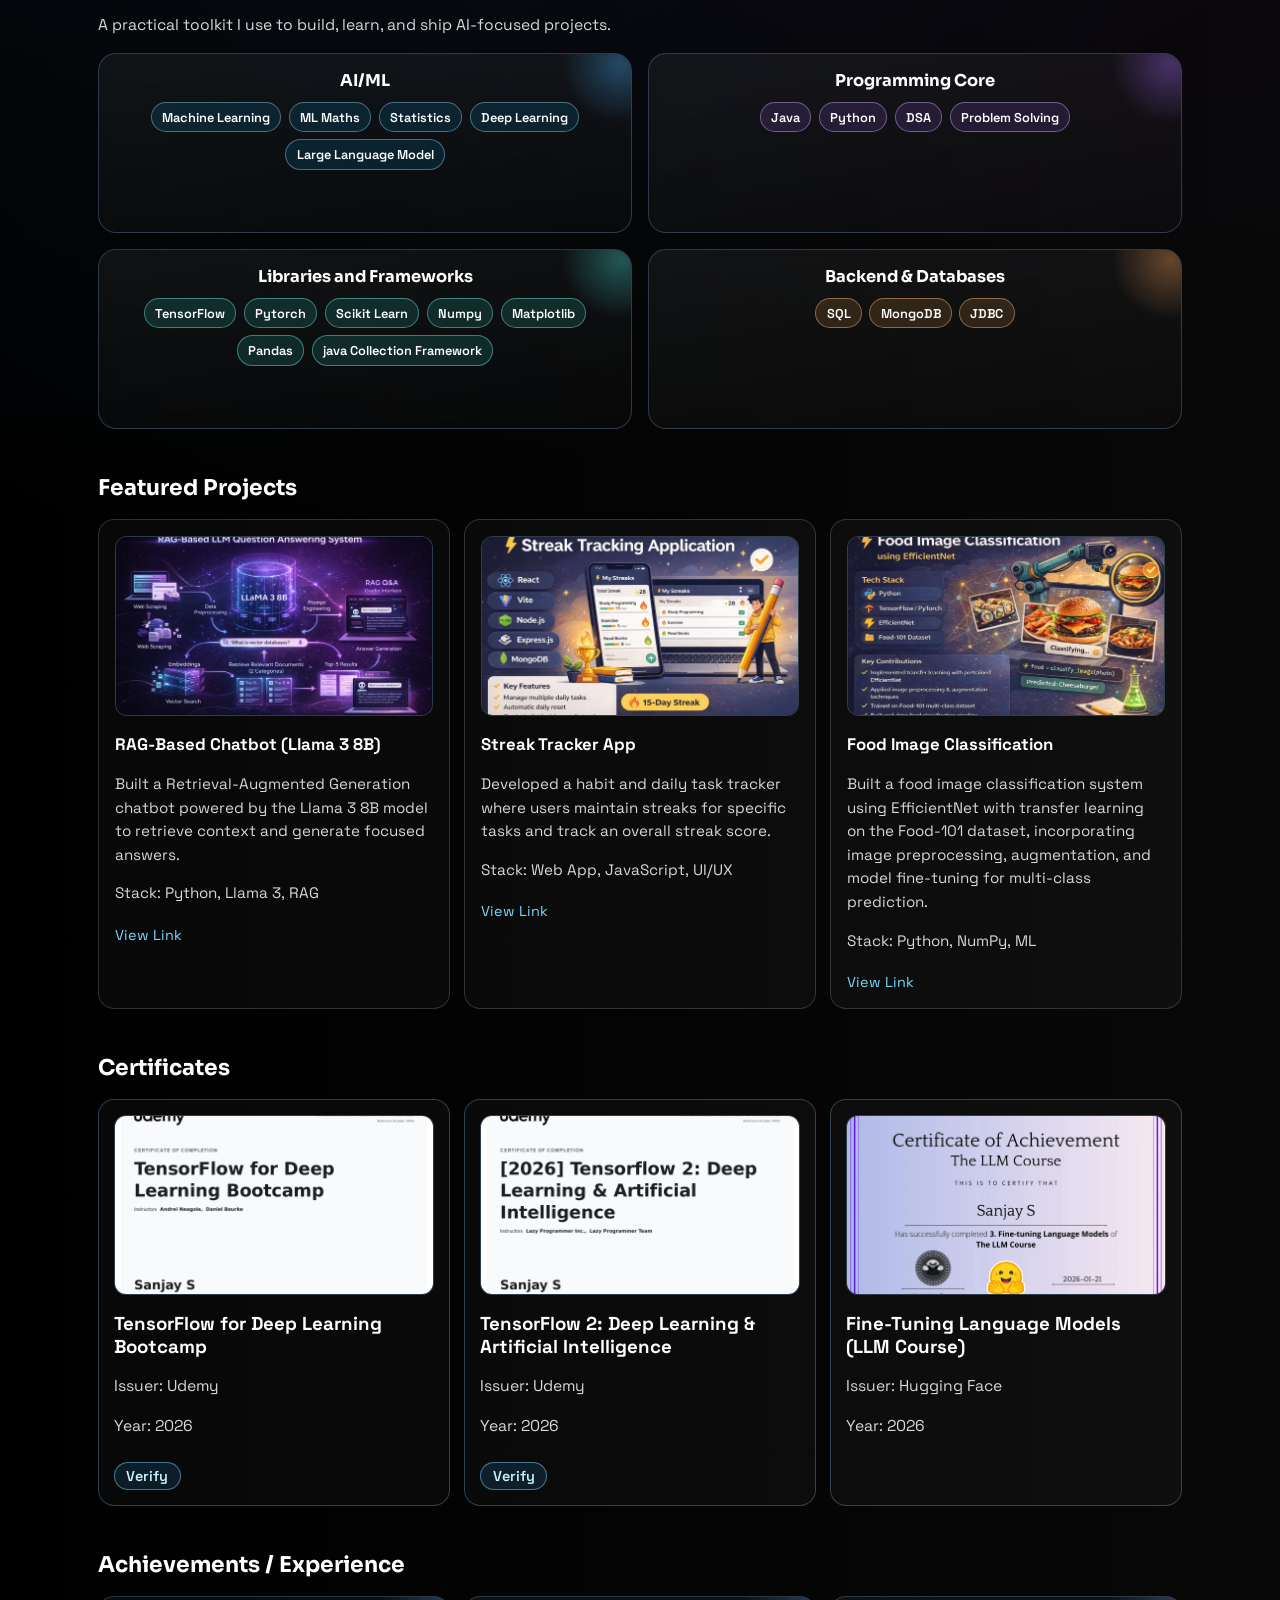
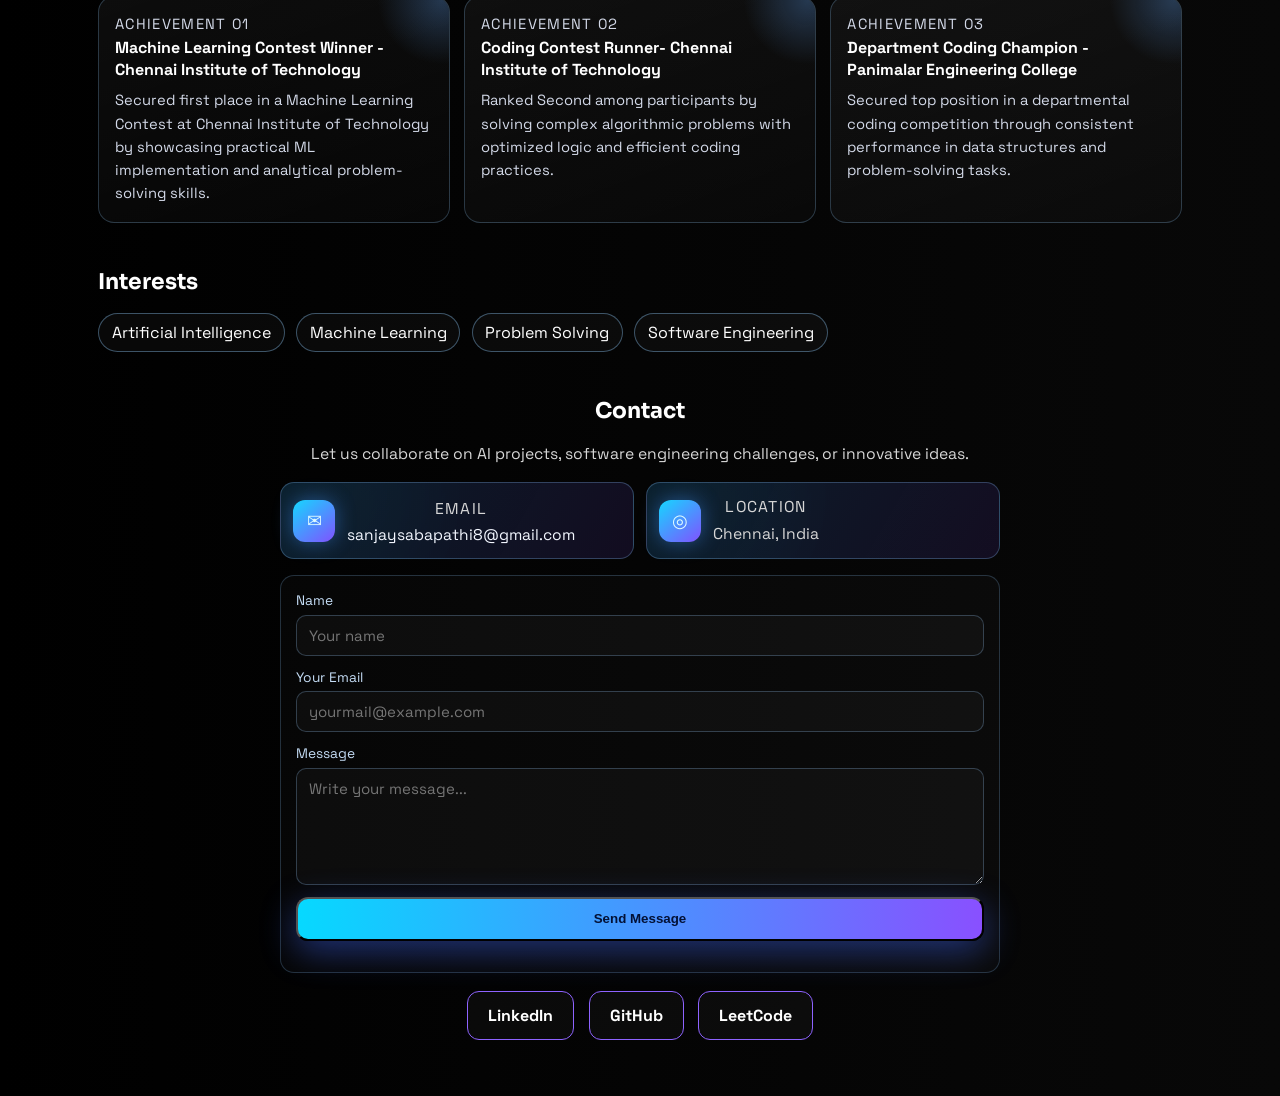
==== commit 796301b5: "Add PEC Bot widget and /chat page with ngrok API config" ====
--- a/index.html
+++ b/index.html
@@ -50,6 +50,7 @@
         <a href="#achievements">Achievements</a>
         <a href="#interests">Interests</a>
         <a href="#contact">Contact</a>
+        <a href="/chat">PEC Bot</a>
       </nav>
     </div>
   </header>
@@ -253,6 +254,8 @@
   <script src="data-store.js?v=20260319141628"></script>
   <script src="portfolio-data.js?v=20260315static5"></script>
   <script src="leetcode-live.js?v=20260315static5"></script>
+  <script src="chat-config.js"></script>
+  <script src="widget.js" data-open-mode="same-tab" data-chat-path="/chat"></script>
 </body>
 </html>
 
